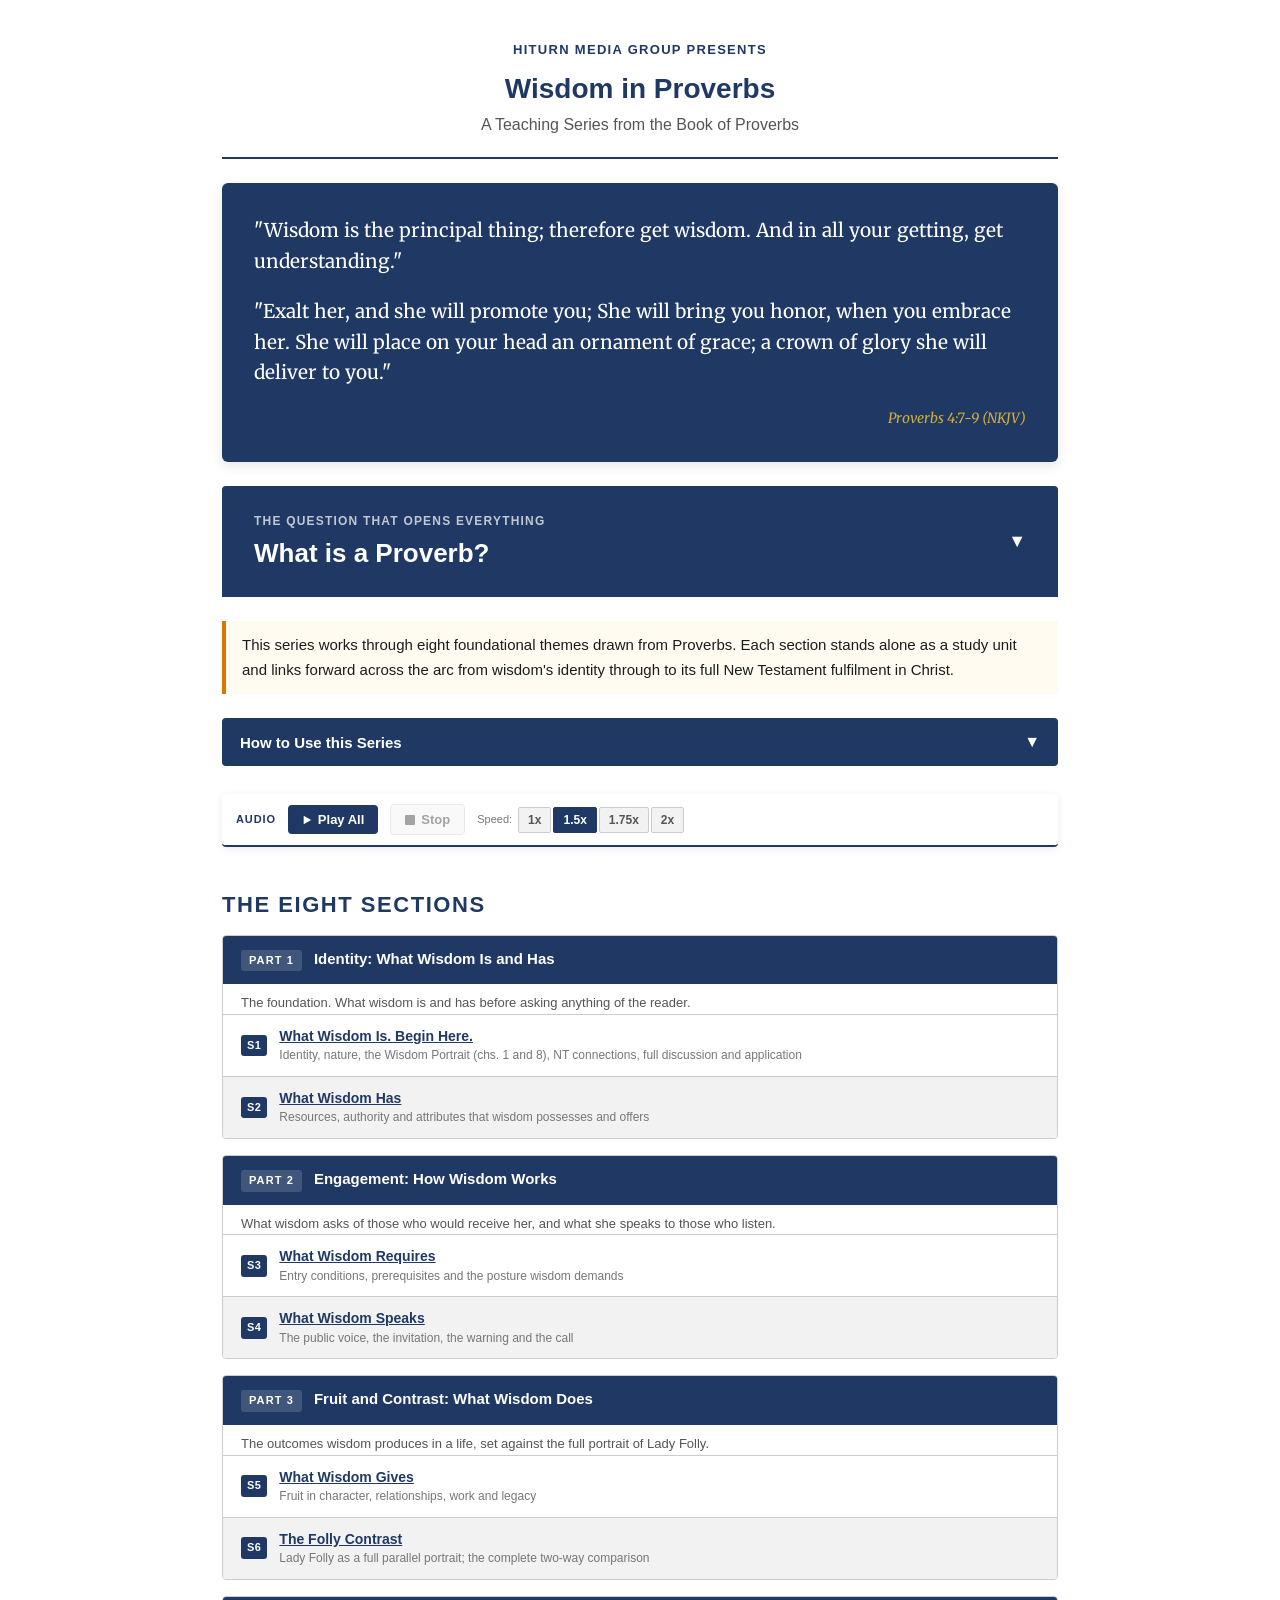
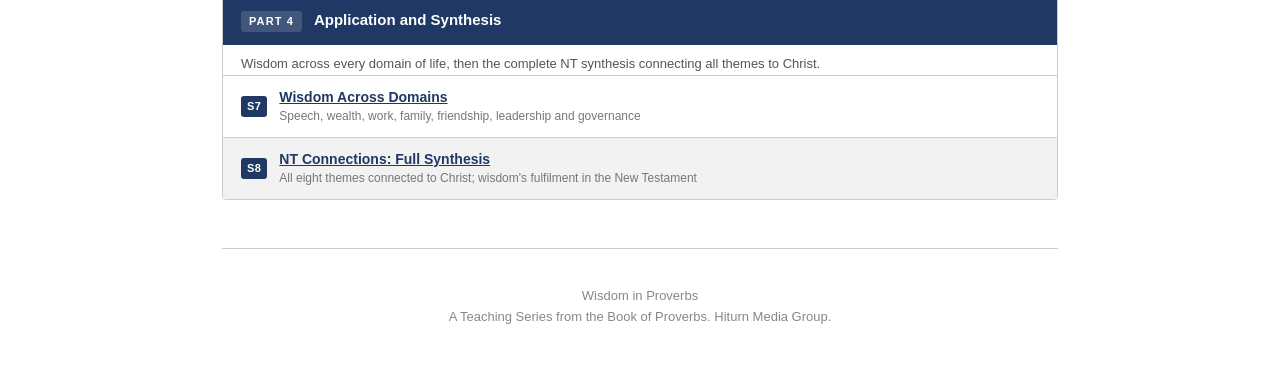
==== index.html @ b04fcb85 "Update key-verse callout typography to Merriweather. Load Merriweather for verse and citation text a" ====
<!DOCTYPE html>
<html lang="en">
<head>
<meta charset="UTF-8">
<meta name="viewport" content="width=device-width, initial-scale=1.0">
<link rel="icon" type="image/svg+xml" href="favicon.svg">
<link rel="preconnect" href="https://fonts.googleapis.com">
<link rel="preconnect" href="https://fonts.gstatic.com" crossorigin>
<link href="https://fonts.googleapis.com/css2?family=Merriweather:ital,wght@0,400;0,700;1,400&display=swap" rel="stylesheet">
<title>Wisdom in Proverbs — A Teaching Series</title>
<style>
  *, *::before, *::after { box-sizing: border-box; }

  /* Mobile-first base */
  body {
    margin: 0;
    padding: 0 16px;
    font-family: Arial, Helvetica, sans-serif;
    font-size: 15px;
    line-height: 1.6;
    font-weight: 400;
    color: #1c1c1e;
    background: #ffffff;
  }
  @media (min-width: 640px) { body { padding: 0 32px; } }
  @media (min-width: 900px) { body { max-width: 900px; margin: 0 auto; } }

  /* Title block */
  .title-block { text-align: center; padding: 40px 0 0; }
  .series-label { font-size: 13px; font-weight: 700; letter-spacing: 0.1em; color: #1F3864; text-transform: uppercase; margin: 0 0 10px; }
  h1 { font-size: 28px; font-weight: 700; color: #1F3864; margin: 0 0 6px; line-height: 1.25; }
  .part-label { font-size: 16px; font-weight: 400; color: #555; margin: 0 0 20px; }
  .title-rule { border: none; border-top: 2px solid #1F3864; margin: 0 auto; width: 100%; }
  h2 { font-size: 22px; font-weight: 700; color: #1F3864; text-transform: uppercase; letter-spacing: 0.07em; margin-top: 40px; margin-bottom: 12px; }
  h4 { font-size: 16px; font-weight: 700; color: #1c1c1e; margin-top: 20px; margin-bottom: 8px; }
  p { margin-bottom: 16px; }
  a { color: #1F3864; text-decoration: underline; }
  a:hover, a:focus { color: #2c54a0; outline: 2px solid #2c54a0; outline-offset: 2px; }

  /* Key verse block */
  .key-verse {
    padding: 32px;
    margin: 24px 0 24px;
    background: #1F3864;
    border: none;
    border-radius: 6px;
    box-shadow: 0 4px 12px rgba(0, 0, 0, 0.1);
  }
  .kv-text {
    font-family: 'Merriweather', Georgia, serif;
    font-size: 19px;
    line-height: 1.6;
    font-style: normal;
    color: #ffffff;
    margin: 0;
    text-align: left;
  }
  .kv-text + .kv-text {
    margin-top: 20px;
  }
  .kv-ref {
    font-family: 'Merriweather', Georgia, serif;
    font-size: 14px;
    font-weight: 400;
    font-style: italic;
    color: #d4af37;
    text-align: right;
    margin: 20px 0 0;
  }

  /* Proverb feature block */
  .proverb-feature { margin: 0; }
  .pf-question-block {
    background: #1F3864;
    color: #ffffff;
    border-radius: 4px 4px 0 0;
    padding: 24px 20px;
    text-align: center;
  }
  @media (min-width: 640px) { .pf-question-block { padding: 28px 32px; } }
  .pf-label { font-size: 12px; font-weight: 700; letter-spacing: 0.1em; text-transform: uppercase; opacity: 0.72; margin-bottom: 10px; }
  .pf-question { font-size: 24px; font-weight: 700; margin: 0; line-height: 1.2; }
  @media (min-width: 640px) { .pf-question { font-size: 26px; } }
  .pf-definition {
    border: 1px solid #cccccc;
    border-top: none;
    border-radius: 0 0 4px 4px;
    padding: 18px 20px;
    background: #f7f9fc;
    margin-bottom: 0;
  }
  @media (min-width: 640px) { .pf-definition { padding: 20px 24px; } }
  .pf-definition p { font-size: 15px; line-height: 1.75; color: #1c1c1e; font-style: italic; margin: 0 0 10px; }
  .pf-definition cite { font-size: 13px; color: #1F3864; font-weight: 700; font-style: normal; }

  /* Bridge note */
  .bridge-note { border-left: 4px solid #d97706; background: #fffbf0; padding: 12px 16px; margin: 24px 0; }
  .bridge-note p { margin: 0; font-size: 15px; line-height: 1.65; }

  /* Accordion */
  .accordion-btn {
    display: flex;
    align-items: center;
    justify-content: space-between;
    width: 100%;
    background: #1F3864;
    color: #ffffff;
    border: none;
    padding: 14px 18px;
    font-size: 15px;
    font-weight: 700;
    font-family: Arial, Helvetica, sans-serif;
    cursor: pointer;
    border-radius: 4px;
    text-align: left;
    margin-top: 8px;
    transition: background 0.15s;
    min-height: 48px;
  }
  .accordion-btn:hover { background: #2c54a0; }
  .accordion-btn:focus { outline: 2px solid #2c54a0; outline-offset: 2px; }
  .accordion-icon { font-size: 16px; transition: transform 0.25s ease; flex-shrink: 0; margin-left: 12px; }
  .accordion-btn[aria-expanded="true"] .accordion-icon { transform: rotate(180deg); }
  .accordion-body {
    display: none;
    border: 1px solid #cccccc;
    border-top: none;
    border-radius: 0 0 4px 4px;
    padding: 18px 16px 16px;
    background: #f2f2f2;
    margin-bottom: 28px;
  }
  @media (min-width: 640px) { .accordion-body { padding: 20px 20px 16px; } }
  .accordion-body.open { display: block; }
  .accordion-body p { font-size: 14px; margin-bottom: 14px; }
  .accordion-body ul { margin: 6px 0 16px; padding-left: 20px; }
  .accordion-body ul li { margin-bottom: 8px; font-size: 14px; line-height: 1.55; }

  /* Scripture block inside accordion */
  .scripture-block-acc {
    background: #ffffff;
    border-left: 3px solid #1F3864;
    padding: 14px 16px;
    margin: 0 0 16px;
    border-radius: 0 4px 4px 0;
  }
  .sba-text {
    font-size: 14px;
    line-height: 1.85;
    font-style: italic;
    color: #1c1c1e;
    margin: 0 0 8px;
  }
  .sba-ref {
    font-size: 12px;
    font-weight: 700;
    color: #1F3864;
    margin: 0;
    font-style: normal;
  }

  /* Inner callout */
  .acc-inner-callout { border-left: 4px solid #1F3864; background: #ffffff; padding: 10px 14px; margin: 14px 0; }
  .acc-inner-callout-label { font-size: 11px; font-weight: 700; letter-spacing: 0.08em; text-transform: uppercase; color: #1F3864; margin-bottom: 4px; }
  .acc-inner-callout p { margin: 0; font-size: 13px; }

  /* Attribution */
  .attribution-note { font-size: 13px; color: #555; border-top: 1px solid #cccccc; padding-top: 12px; margin-top: 12px; font-style: italic; }
  .who-not { font-size: 14px; margin-bottom: 0; }

  /* Group cards */
  .group-card { border: 1px solid #cccccc; border-radius: 4px; margin-bottom: 16px; overflow: hidden; }
  .group-header { background: #1F3864; color: #ffffff; padding: 12px 16px; display: flex; align-items: baseline; gap: 10px; flex-wrap: wrap; }
  @media (min-width: 640px) { .group-header { padding: 13px 18px; gap: 12px; } }
  .group-tag { font-size: 11px; font-weight: 700; letter-spacing: 0.1em; text-transform: uppercase; background: rgba(255,255,255,0.15); padding: 2px 8px; border-radius: 3px; white-space: nowrap; flex-shrink: 0; }
  .group-title-text { font-size: 15px; font-weight: 700; line-height: 1.3; }
  .group-descriptor { font-size: 13px; color: #555; padding: 9px 16px 0; margin: 0; }
  @media (min-width: 640px) { .group-descriptor { padding: 9px 18px 0; } }

  /* Section list */
  .section-list { list-style: none; margin: 0; padding: 0; }
  .section-item {
    display: flex;
    align-items: center;
    gap: 10px;
    padding: 11px 16px;
    border-top: 1px solid #cccccc;
    transition: background 0.15s;
    min-height: 48px;
  }
  @media (min-width: 640px) { .section-item { gap: 12px; padding: 12px 18px; } }
  .section-item:nth-child(odd)  { background: #ffffff; }
  .section-item:nth-child(even) { background: #f2f2f2; }
  .section-item:hover { background: #e8eef8; }
  .section-num { font-size: 11px; font-weight: 700; color: #ffffff; background: #1F3864; border-radius: 3px; padding: 2px 6px; flex-shrink: 0; letter-spacing: 0.04em; }
  .section-item-body { flex: 1; min-width: 0; }
  .section-link { color: #1F3864; font-weight: 700; text-decoration: underline; font-size: 14px; display: block; line-height: 1.3; }
  .section-link:hover, .section-link:focus { color: #2c54a0; }
  .section-plain { color: #999; font-weight: 700; font-size: 14px; display: block; line-height: 1.3; }
  .section-desc { font-size: 12px; color: #777; display: block; margin-top: 2px; line-height: 1.4; }
  .status-badge { font-size: 11px; font-weight: 700; padding: 3px 8px; border-radius: 3px; letter-spacing: 0.04em; white-space: nowrap; flex-shrink: 0; }
  .status-available { background: #d9ead3; color: #276221; }
  .status-coming { background: #f2f2f2; color: #999; border: 1px solid #dddddd; }

  /* Footer */
  .page-footer { font-size: 13px; color: #888; text-align: center; border-top: 1px solid #cccccc; padding: 24px 0 40px; margin-top: 48px; }

  /* Print */
  @media print {
    .accordion-body { display: block !important; }
    .accordion-btn, .pf-question-block, .group-header { -webkit-print-color-adjust: exact; print-color-adjust: exact; }
    .key-verse { -webkit-print-color-adjust: exact; print-color-adjust: exact; }
  }
    #pf-toggle[aria-expanded="true"] #pf-chevron { transform: rotate(180deg); }

  /* -- AUDIO PANEL (INDEX) -- */
  .audio-panel { background: #ffffff; border-bottom: 2px solid #1F3864; padding: 10px 14px;
    margin: 0 0 18px; box-shadow: 0 2px 8px rgba(0,0,0,0.08); border-radius: 4px; }
  .audio-inner { display: flex; flex-wrap: wrap; align-items: center; gap: 8px 12px; }
  .audio-label { font-size: 11px; font-weight: 700; color: #1F3864; text-transform: uppercase;
    letter-spacing: 0.08em; flex-shrink: 0; }
  .audio-btn { display: inline-flex; align-items: center; gap: 6px; font-family: Arial, Helvetica, sans-serif;
    font-size: 13px; font-weight: 700; padding: 7px 14px; border-radius: 4px; border: none; cursor: pointer;
    transition: background 0.15s; }
  .audio-btn:focus { outline: 2px solid #d97706; outline-offset: 2px; }
  .btn-play-all { background: #1F3864; color: #ffffff; }
  .btn-play-all:hover { background: #2c54a0; }
  .btn-play-all.paused { background: #d97706; }
  .btn-stop { background: #f2f2f2; color: #1c1c1e; border: 1px solid #cccccc; }
  .btn-stop:hover:not(:disabled) { background: #e0e0e0; }
  .btn-stop:disabled { opacity: 0.4; cursor: default; }
  .audio-speed-group { display: flex; gap: 2px; align-items: center; }
  .audio-speed-label { font-size: 11px; color: #777; margin-right: 4px; }
  .audio-speed-btn { font-family: Arial, Helvetica, sans-serif; font-size: 12px; font-weight: 700;
    padding: 5px 9px; border: 1px solid #cccccc; background: #f2f2f2; color: #555;
    cursor: pointer; border-radius: 2px; transition: background 0.1s; }
  .audio-speed-btn:hover { background: #e0e0e0; }
  .audio-speed-btn.active { background: #1F3864; color: #ffffff; border-color: #1F3864; }
  .audio-speed-btn:focus { outline: 2px solid #d97706; outline-offset: 1px; }
  .audio-progress { font-size: 12px; color: #888; margin-left: auto; white-space: nowrap; }

  /* -- PER-SECTION LISTEN BUTTON -- */
  .sec-listen-btn { display: inline-flex; align-items: center; gap: 5px;
    background: #1F3864; color: #ffffff; border: none;
    border-radius: 3px; padding: 5px 10px; font-family: Arial, Helvetica, sans-serif;
    font-size: 11px; font-weight: 700; cursor: pointer; white-space: nowrap;
    flex-shrink: 0; transition: background 0.15s; min-height: 32px; }
  .sec-listen-btn:hover { background: #2c54a0; }
  .sec-listen-btn.btn-active { background: #d97706; }
  .sec-listen-btn:focus { outline: 2px solid #d97706; outline-offset: 2px; }
  .section-item.sec-playing { background: #e8eef8; }

  @media print { .audio-panel { display: none; } .sec-listen-btn { display: none; } }
</style>
</head>
<body>

<!-- TITLE BLOCK -->
<div class="title-block">
  <p class="series-label">Hiturn Media Group Presents</p>
  <h1>Wisdom in Proverbs</h1>
  <p class="part-label">A Teaching Series from the Book of Proverbs</p>
</div>
<hr class="title-rule">

<!-- KEY VERSE BLOCK -->
<blockquote class="key-verse" cite="Proverbs 4:7-9">
  <p class="kv-text">"Wisdom is the principal thing; therefore get wisdom. And in all your getting, get understanding."</p>
  <p class="kv-text">"Exalt her, and she will promote you; She will bring you honor, when you embrace her. She will place on your head an ornament of grace; a crown of glory she will deliver to you."</p>
  <footer class="kv-ref">Proverbs 4:7-9 (NKJV)</footer>
</blockquote>

<!-- WHAT IS A PROVERB -->
<div class="proverb-feature" style="margin-top:24px;">
  <button class="pf-question-block" id="pf-toggle" aria-expanded="false" aria-controls="pf-body" style="width:100%;text-align:left;cursor:pointer;border:none;font-family:Arial,Helvetica,sans-serif;border-radius:4px 4px 0 0;">
    <div style="display:flex;justify-content:space-between;align-items:center;">
      <div>
        <div class="pf-label">The Question That Opens Everything</div>
        <p class="pf-question" style="margin:0;">What is a Proverb?</p>
      </div>
      <span id="pf-chevron" style="font-size:18px;color:#ffffff;padding-left:12px;flex-shrink:0;transition:transform 0.25s ease;display:inline-block;">▼</span>
    </div>
  </button>
  <div class="pf-definition" id="pf-body" style="display:none;">
    <p>"A proverb is 'a short pithy saying in frequent and widespread use that expresses a basic truth or practical precept' (American Heritage Dictionary). It is a pithy saying with much more meaning than meets the eye. These proverbs are unchangeable truths that transcend time and culture and should be used by all of us today as benchmarks for conduct and beliefs."</p>
    <cite>Andrew Wommack's Living Commentary</cite>
  </div>
</div>

<!-- BRIDGE NOTE -->
<div class="bridge-note" style="margin-top:24px;">
  <p>This series works through eight foundational themes drawn from Proverbs. Each section stands alone as a study unit and links forward across the arc from wisdom's identity through to its full New Testament fulfilment in Christ.</p>
</div>

<!-- HOW TO USE ACCORDION -->
<button class="accordion-btn" aria-expanded="false" aria-controls="about-body" id="about-btn">
  <span>How to Use this Series</span>
  <span class="accordion-icon" aria-hidden="true">▼</span>
</button>
<div class="accordion-body" id="about-body" role="region" aria-labelledby="about-btn">

  <h4 style="margin-top:0; color:#1F3864;">The Book's Own Statement of Purpose</h4>
  <div class="scripture-block-acc">
    <p class="sba-text">
      <sup>1</sup> The proverbs of Solomon the son of David, king of Israel:<br>
      <sup>2</sup> To know wisdom and instruction,<br>
      to perceive the words of understanding,<br>
      <sup>3</sup> to receive the instruction of wisdom,<br>
      justice, judgment, and equity;<br>
      <sup>4</sup> to give prudence to the simple,<br>
      to the young man knowledge and discretion.
    </p>
    <p class="sba-ref">Proverbs 1:1-4 (NKJV)</p>
  </div>

  <h4 style="color:#1F3864;">About Solomon</h4>
  <p>Solomon wrote not only Proverbs but also Ecclesiastes and the Song of Solomon. First Kings 4:32 tells us he wrote 3,000 proverbs in total, far more than the 800-plus recorded in this book. Proverbs 1-29 represent all the Solomonic proverbs we have in existence today. Proverbs 30-31 were added when Hezekiah's men copied out Solomon's proverbs (Proverbs 25:1), incorporating the words of Agur son of Jakeh and King Lemuel.</p>
  <p>Solomon was the wisest man who ever lived, and it was by divine inspiration that he received this wisdom (1 Kings 3:12; 4:29-34; 2 Chronicles 1:11-12). That divine origin is not a footnote; it is the reason these sayings carry authority that no human collection can replicate.</p>

  <div class="acc-inner-callout">
    <div class="acc-inner-callout-label">Translation</div>
    <p>All scriptures throughout this series are quoted from the New King James Version (NKJV). Each section includes a Scripture Reader with all referenced verses written in full and a Read Aloud feature.</p>
  </div>

  <h4 style="color:#1F3864;">How the Series Arc Works</h4>
  <p>The eight sections build in sequence: from the identity and nature of wisdom (Sections 1 and 2) through how wisdom is engaged and what she says (Sections 3 and 4), to what she produces and her contrast with Folly (Sections 5 and 6), her application across every domain of life (Section 7) and the complete New Testament synthesis showing wisdom's fulfilment in Christ (Section 8). Each section can be studied independently, but the arc rewards reading in sequence.</p>

  <h4 style="color:#1F3864;">What Each Section Contains</h4>
  <ul>
    <li><strong>Opening Question:</strong> Answer before reading anything else. Surfaces what you already think before the text defines it.</li>
    <li><strong>Five Things to Know First:</strong> Doctrinal anchors before engaging the detail.</li>
    <li><strong>Content sections:</strong> Tables with verse snippets, Folly contrasts and teaching notes. Responsive on mobile.</li>
    <li><strong>NT Connections:</strong> How this section's themes reach forward into the New Testament.</li>
    <li><strong>Key Discovery Questions:</strong> Individual preparation. Work through these before the group session.</li>
    <li><strong>Group Discussion Questions:</strong> Open conversation designed for any level of experience.</li>
    <li><strong>Application:</strong> Specific, named ways to live out what the section teaches.</li>
    <li><strong>Scripture Reader:</strong> All referenced verses written in full with verse-by-verse Read Aloud.</li>
  </ul>

  <div class="attribution-note">This series is an original teaching reference developed by Hiturn Media Group. It draws from selected themes in Proverbs and is not a verse-by-verse survey of the book. The proverb definition is drawn from Andrew Wommack's Living Commentary, used here for teaching purposes. All scripture NKJV.</div>

  <hr style="border:none; border-top:1px solid #cccccc; margin:20px 0 16px;">
  <h4 style="margin-top:0; color:#1F3864;">Who this Series is Not For</h4>
  <p class="who-not">This series is not a verse-by-verse commentary and is not designed for those seeking critical engagement with the Hebrew text or the history of biblical scholarship. It is a structured teaching and study resource, pastoral in approach and practical in application. Those seeking scholarly depth should treat each section as a starting point and pursue further study from there.</p>
  <p style="font-size:13px; color:#555; margin-top:14px; margin-bottom:0;">For further details please contact <a href="mailto:david@hiturnmedia.com">david@hiturnmedia.com</a></p>

  <div style="display:flex; justify-content:flex-end; margin-top:18px; padding-top:12px; border-top:1px solid #cccccc;">
    <button id="about-collapse-btn" style="background:#f2f2f2; border:1px solid #cccccc; color:#555; padding:5px 14px; border-radius:4px; font-size:12px; font-weight:700; cursor:pointer; font-family:Arial,Helvetica,sans-serif; min-height:32px;">&#9650; Minimise</button>
  </div>

</div>

<!-- AUDIO PANEL -->
<div class="audio-panel" role="region" aria-label="Audio controls" style="margin-top:28px;">
  <audio id="wip-media-anchor" playsinline loop preload="none" hidden aria-hidden="true"></audio>
  <div class="audio-inner">
    <span class="audio-label">Audio</span>
    <button class="audio-btn btn-play-all" id="btn-play-all" aria-label="Play all sections">
      <svg width="10" height="12" viewBox="0 0 12 12" fill="currentColor" aria-hidden="true"><polygon points="2,1 11,6 2,11"/></svg>
      Play All
    </button>
    <button class="audio-btn btn-stop" id="btn-stop" aria-label="Stop playback" disabled>
      <svg width="10" height="10" viewBox="0 0 10 10" fill="currentColor" aria-hidden="true"><rect width="10" height="10" rx="1"/></svg>
      Stop
    </button>
    <div class="audio-speed-group" aria-label="Playback speed">
      <span class="audio-speed-label">Speed:</span>
      <button class="audio-speed-btn" data-rate="1" aria-label="Normal speed">1x</button>
      <button class="audio-speed-btn active" data-rate="1.5" aria-label="1.5x speed">1.5x</button>
      <button class="audio-speed-btn" data-rate="1.75" aria-label="1.75x speed">1.75x</button>
      <button class="audio-speed-btn" data-rate="2" aria-label="2x speed">2x</button>
    </div>
    <span class="audio-progress" id="audio-progress" aria-live="polite"></span>
  </div>
</div>

<!-- THE EIGHT SECTIONS -->
<h2>The Eight Sections</h2>

<!-- PART 1 -->
<div class="group-card">
  <div class="group-header">
    <span class="group-tag">Part 1</span>
    <span class="group-title-text">Identity: What Wisdom Is and Has</span>
  </div>
  <p class="group-descriptor">The foundation. What wisdom is and has before asking anything of the reader.</p>
  <ul class="section-list">
    <li class="section-item">
      <span class="section-num">S1</span>
      <div class="section-item-body">
        <a class="section-link" href="wisdom-proverbs-s1-what-wisdom-is.html">What Wisdom Is. Begin Here.</a>
        <span class="section-desc">Identity, nature, the Wisdom Portrait (chs. 1 and 8), NT connections, full discussion and application</span>
      </div>
    </li>
    <li class="section-item">
      <span class="section-num">S2</span>
      <div class="section-item-body">
        <a class="section-link" href="wisdom-proverbs-s2-what-wisdom-has.html">What Wisdom Has</a>
        <span class="section-desc">Resources, authority and attributes that wisdom possesses and offers</span>
      </div>
    </li>
  </ul>
</div>

<!-- PART 2 -->
<div class="group-card">
  <div class="group-header">
    <span class="group-tag">Part 2</span>
    <span class="group-title-text">Engagement: How Wisdom Works</span>
  </div>
  <p class="group-descriptor">What wisdom asks of those who would receive her, and what she speaks to those who listen.</p>
  <ul class="section-list">
    <li class="section-item">
      <span class="section-num">S3</span>
      <div class="section-item-body">
        <a class="section-link" href="wisdom-proverbs-s3-what-wisdom-requires.html">What Wisdom Requires</a>
        <span class="section-desc">Entry conditions, prerequisites and the posture wisdom demands</span>
      </div>
    </li>
    <li class="section-item">
      <span class="section-num">S4</span>
      <div class="section-item-body">
        <a class="section-link" href="wisdom-proverbs-s4-what-wisdom-speaks.html">What Wisdom Speaks</a>
        <span class="section-desc">The public voice, the invitation, the warning and the call</span>
      </div>
    </li>
  </ul>
</div>

<!-- PART 3 -->
<div class="group-card">
  <div class="group-header">
    <span class="group-tag">Part 3</span>
    <span class="group-title-text">Fruit and Contrast: What Wisdom Does</span>
  </div>
  <p class="group-descriptor">The outcomes wisdom produces in a life, set against the full portrait of Lady Folly.</p>
  <ul class="section-list">
    <li class="section-item">
      <span class="section-num">S5</span>
      <div class="section-item-body">
        <a class="section-link" href="wisdom-proverbs-s5-what-wisdom-gives.html">What Wisdom Gives</a>
        <span class="section-desc">Fruit in character, relationships, work and legacy</span>
      </div>
    </li>
    <li class="section-item">
      <span class="section-num">S6</span>
      <div class="section-item-body">
        <a class="section-link" href="wisdom-proverbs-s6-folly-contrast.html">The Folly Contrast</a>
        <span class="section-desc">Lady Folly as a full parallel portrait; the complete two-way comparison</span>
      </div>
    </li>
  </ul>
</div>

<!-- PART 4 -->
<div class="group-card">
  <div class="group-header">
    <span class="group-tag">Part 4</span>
    <span class="group-title-text">Application and Synthesis</span>
  </div>
  <p class="group-descriptor">Wisdom across every domain of life, then the complete NT synthesis connecting all themes to Christ.</p>
  <ul class="section-list">
    <li class="section-item">
      <span class="section-num">S7</span>
      <div class="section-item-body">
        <a class="section-link" href="wisdom-proverbs-s7-across-domains.html">Wisdom Across Domains</a>
        <span class="section-desc">Speech, wealth, work, family, friendship, leadership and governance</span>
      </div>
    </li>
    <li class="section-item">
      <span class="section-num">S8</span>
      <div class="section-item-body">
        <a class="section-link" href="wisdom-proverbs-s8-nt-connections.html">NT Connections: Full Synthesis</a>
        <span class="section-desc">All eight themes connected to Christ; wisdom's fulfilment in the New Testament</span>
      </div>
    </li>
  </ul>
</div>

<!-- FOOTER -->
<div class="page-footer">
  <p>Wisdom in Proverbs<br>A Teaching Series from the Book of Proverbs. Hiturn Media Group.</p>
</div>

<script>
  document.addEventListener('DOMContentLoaded', function () {
    var btn  = document.getElementById('about-btn');
    var body = document.getElementById('about-body');
    btn.addEventListener('click', function () {
      var expanded = btn.getAttribute('aria-expanded') === 'true';
      btn.setAttribute('aria-expanded', String(!expanded));
      body.classList.toggle('open', !expanded);
    });
    var collapseBtn = document.getElementById('about-collapse-btn');
    if (collapseBtn) {
      collapseBtn.addEventListener('click', function () {
        body.classList.remove('open');
        btn.setAttribute('aria-expanded', 'false');
        setTimeout(function () { btn.scrollIntoView({ behavior: 'smooth', block: 'start' }); }, 50);
      });
    }
    /* What is a Proverb? toggle */
    var pfToggle=document.getElementById('pf-toggle');
    var pfBody=document.getElementById('pf-body');
    var pfChevron=document.getElementById('pf-chevron');
    if(pfToggle&&pfBody){
      pfToggle.addEventListener('click',function(){
        var open=pfBody.style.display!=='none';
        pfBody.style.display=open?'none':'block';
        pfToggle.setAttribute('aria-expanded',String(!open));
      });
    }
  });

</script>
<script src="wip-media-session.js"></script>
<script>
  /* -- AUDIO: Index page Play All + per-section Listen -- */
  (function(){
    var synth = window.speechSynthesis;
    if (!synth) return;

    var SERIES_INTRO = 'Welcome to Wisdom in Proverbs, a teaching series from the Book of Proverbs, produced by Hiturn Media Group. This series works through eight foundational themes drawn from Proverbs. Each section stands alone as a study unit and links forward across the arc from wisdom's identity through to its full New Testament fulfilment in Christ.';

    var SECTIONS = [
      { title: 'Series Introduction', text: SERIES_INTRO, item: null },
      { title: 'Section 1: What Wisdom Is', text: 'Section 1: What Wisdom Is. Begin Here. Identity, nature, the Wisdom Portrait from Proverbs chapters 1 and 8, New Testament connections, full discussion and application.', item: null },
      { title: 'Section 2: What Wisdom Has', text: 'Section 2: What Wisdom Has. Resources, authority and attributes that wisdom possesses and offers.', item: null },
      { title: 'Section 3: What Wisdom Requires', text: 'Section 3: What Wisdom Requires. Entry conditions, prerequisites and the posture wisdom demands.', item: null },
      { title: 'Section 4: What Wisdom Speaks', text: 'Section 4: What Wisdom Speaks. The public voice, the invitation, the warning and the call.', item: null },
      { title: 'Section 5: What Wisdom Gives', text: 'Section 5: What Wisdom Gives. Fruit in character, relationships, work and legacy.', item: null },
      { title: 'Section 6: The Folly Contrast', text: 'Section 6: The Folly Contrast. Lady Folly as a full parallel portrait; the complete two-way comparison.', item: null },
      { title: 'Section 7: Wisdom Across Domains', text: 'Section 7: Wisdom Across Domains. Speech, wealth, work, family, friendship, leadership and governance.', item: null },
      { title: 'Section 8: NT Connections', text: 'Section 8: NT Connections: Full Synthesis. All eight themes connected to Christ; wisdom's fulfilment in the New Testament.', item: null }
    ];

    var currentRate = 1.5;
    var currentSec = null;
    var playAllActive = false;
    var playAllIndex = 0;
    var isPaused = false;

    var I_PLAY  = '<svg width="10" height="12" viewBox="0 0 12 12" fill="currentColor" aria-hidden="true"><polygon points="2,1 11,6 2,11"/></svg>';
    var I_PAUSE = '<svg width="12" height="12" viewBox="0 0 12 12" fill="currentColor" aria-hidden="true"><rect x="1" y="1" width="4" height="10" rx="0.5"/><rect x="7" y="1" width="4" height="10" rx="0.5"/></svg>';

    var playAllBtn = document.getElementById('btn-play-all');
    var stopBtn    = document.getElementById('btn-stop');
    var progressEl = document.getElementById('audio-progress');
    var mediaSessionUI = { sync: function() {} };

    // Wire up section items to SECTIONS[1..8]
    function linkItems() {
      var items = document.querySelectorAll('.section-item');
      items.forEach(function(item, i) {
        if (SECTIONS[i + 1]) SECTIONS[i + 1].item = item;
      });
    }

    function updateAllUI() {
      var isActive = !!currentSec;
      if (stopBtn) stopBtn.disabled = !isActive;

      if (playAllBtn) {
        if (!isActive) {
          playAllBtn.innerHTML = I_PLAY + ' Play All';
          playAllBtn.classList.remove('paused');
          playAllBtn.setAttribute('aria-label', 'Play all sections');
        } else if (playAllActive && !isPaused) {
          playAllBtn.innerHTML = I_PAUSE + ' Pause';
          playAllBtn.classList.remove('paused');
          playAllBtn.setAttribute('aria-label', 'Pause');
        } else if (playAllActive && isPaused) {
          playAllBtn.innerHTML = I_PLAY + ' Resume';
          playAllBtn.classList.add('paused');
          playAllBtn.setAttribute('aria-label', 'Resume');
        } else {
          playAllBtn.innerHTML = I_PLAY + ' Play All';
          playAllBtn.classList.remove('paused');
          playAllBtn.setAttribute('aria-label', 'Play all sections');
        }
      }

      if (progressEl) {
        if (!isActive) { progressEl.textContent = ''; }
        else {
          var idx = SECTIONS.indexOf(currentSec);
          var base = playAllActive ? (idx + 1) + ' of ' + SECTIONS.length : currentSec.title;
          progressEl.textContent = isPaused ? 'Paused: ' + base : 'Playing: ' + base;
        }
      }

      SECTIONS.forEach(function(sec) {
        if (!sec.listenBtn) return;
        if (currentSec === sec) {
          sec.listenBtn.innerHTML = isPaused ? (I_PLAY + ' Resume') : (I_PAUSE + ' Pause');
          sec.listenBtn.classList.add('btn-active');
          if (sec.item) sec.item.classList.add('sec-playing');
        } else {
          sec.listenBtn.innerHTML = I_PLAY + ' Listen';
          sec.listenBtn.classList.remove('btn-active');
          if (sec.item) sec.item.classList.remove('sec-playing');
        }
      });
      mediaSessionUI.sync();
    }

    function speakText(text, onEnd) {
      synth.cancel();
      isPaused = false;
      var u = new SpeechSynthesisUtterance(text);
      u.lang = 'en-GB';
      u.rate = currentRate;
      u.onend = function() { if (onEnd) onEnd(); };
      u.onerror = function(e) { if (e.error !== 'interrupted' && onEnd) onEnd(); };
      synth.speak(u);
    }

    function pauseResume() {
      if (!currentSec) return;
      if (isPaused) { synth.resume(); isPaused = false; }
      else { synth.pause(); isPaused = true; }
      updateAllUI();
    }

    function stopAll() {
      synth.cancel();
      playAllActive = false;
      isPaused = false;
      currentSec = null;
      playAllIndex = 0;
      updateAllUI();
    }

    if (window.WipMediaSession) {
      mediaSessionUI = WipMediaSession.bind({
        isActive: function() { return !!currentSec; },
        isPaused: function() { return isPaused; },
        getMetadata: function() {
          if (!currentSec) return null;
          return { title: currentSec.title, artist: 'Hiturn Media Group', album: 'Wisdom in Proverbs — Series Index' };
        },
        onPlay: function() { if (currentSec && isPaused) pauseResume(); },
        onPause: function() { if (currentSec && !isPaused) pauseResume(); },
        onStop: function() { stopAll(); }
      });
    }

    function playSection(sec, onDone) {
      currentSec = sec;
      if (sec.item) {
        setTimeout(function() { sec.item.scrollIntoView({ behavior: 'smooth', block: 'nearest' }); }, 80);
      }
      updateAllUI();
      speakText(sec.text, function() {
        if (!playAllActive) { currentSec = null; updateAllUI(); }
        if (onDone) onDone();
      });
    }

    function playNext() {
      if (!playAllActive || playAllIndex >= SECTIONS.length) { stopAll(); return; }
      var sec = SECTIONS[playAllIndex];
      playAllIndex++;
      playSection(sec, function() {
        if (playAllActive && !isPaused) setTimeout(playNext, 600);
      });
    }

    function injectListenButtons() {
      SECTIONS.slice(1).forEach(function(sec) {
        if (!sec.item) return;
        var listenBtn = document.createElement('button');
        listenBtn.className = 'sec-listen-btn';
        listenBtn.setAttribute('aria-label', 'Listen to ' + sec.title);
        listenBtn.innerHTML = I_PLAY + ' Listen';
        sec.listenBtn = listenBtn;
        sec.item.appendChild(listenBtn);
        (function(s) {
          listenBtn.addEventListener('click', function() {
            if (currentSec === s) { pauseResume(); }
            else {
              stopAll();
              setTimeout(function() {
                playSection(s, function() { currentSec = null; updateAllUI(); });
              }, 60);
            }
          });
        })(sec);
      });
    }

    if (playAllBtn) {
      playAllBtn.addEventListener('click', function() {
        if (playAllActive && !isPaused) {
          pauseResume();
        } else if (playAllActive && isPaused) {
          pauseResume();
        } else {
          stopAll();
          setTimeout(function() { playAllActive = true; playAllIndex = 0; playNext(); }, 60);
        }
      });
    }

    if (stopBtn) {
      stopBtn.addEventListener('click', function() { stopAll(); });
    }

    document.querySelectorAll('.audio-speed-btn').forEach(function(btn) {
      btn.addEventListener('click', function() {
        document.querySelectorAll('.audio-speed-btn').forEach(function(b) { b.classList.remove('active'); });
        btn.classList.add('active');
        currentRate = parseFloat(btn.dataset.rate);
      });
    });

    linkItems();
    injectListenButtons();
    updateAllUI();
  })();

</script>
</body>    
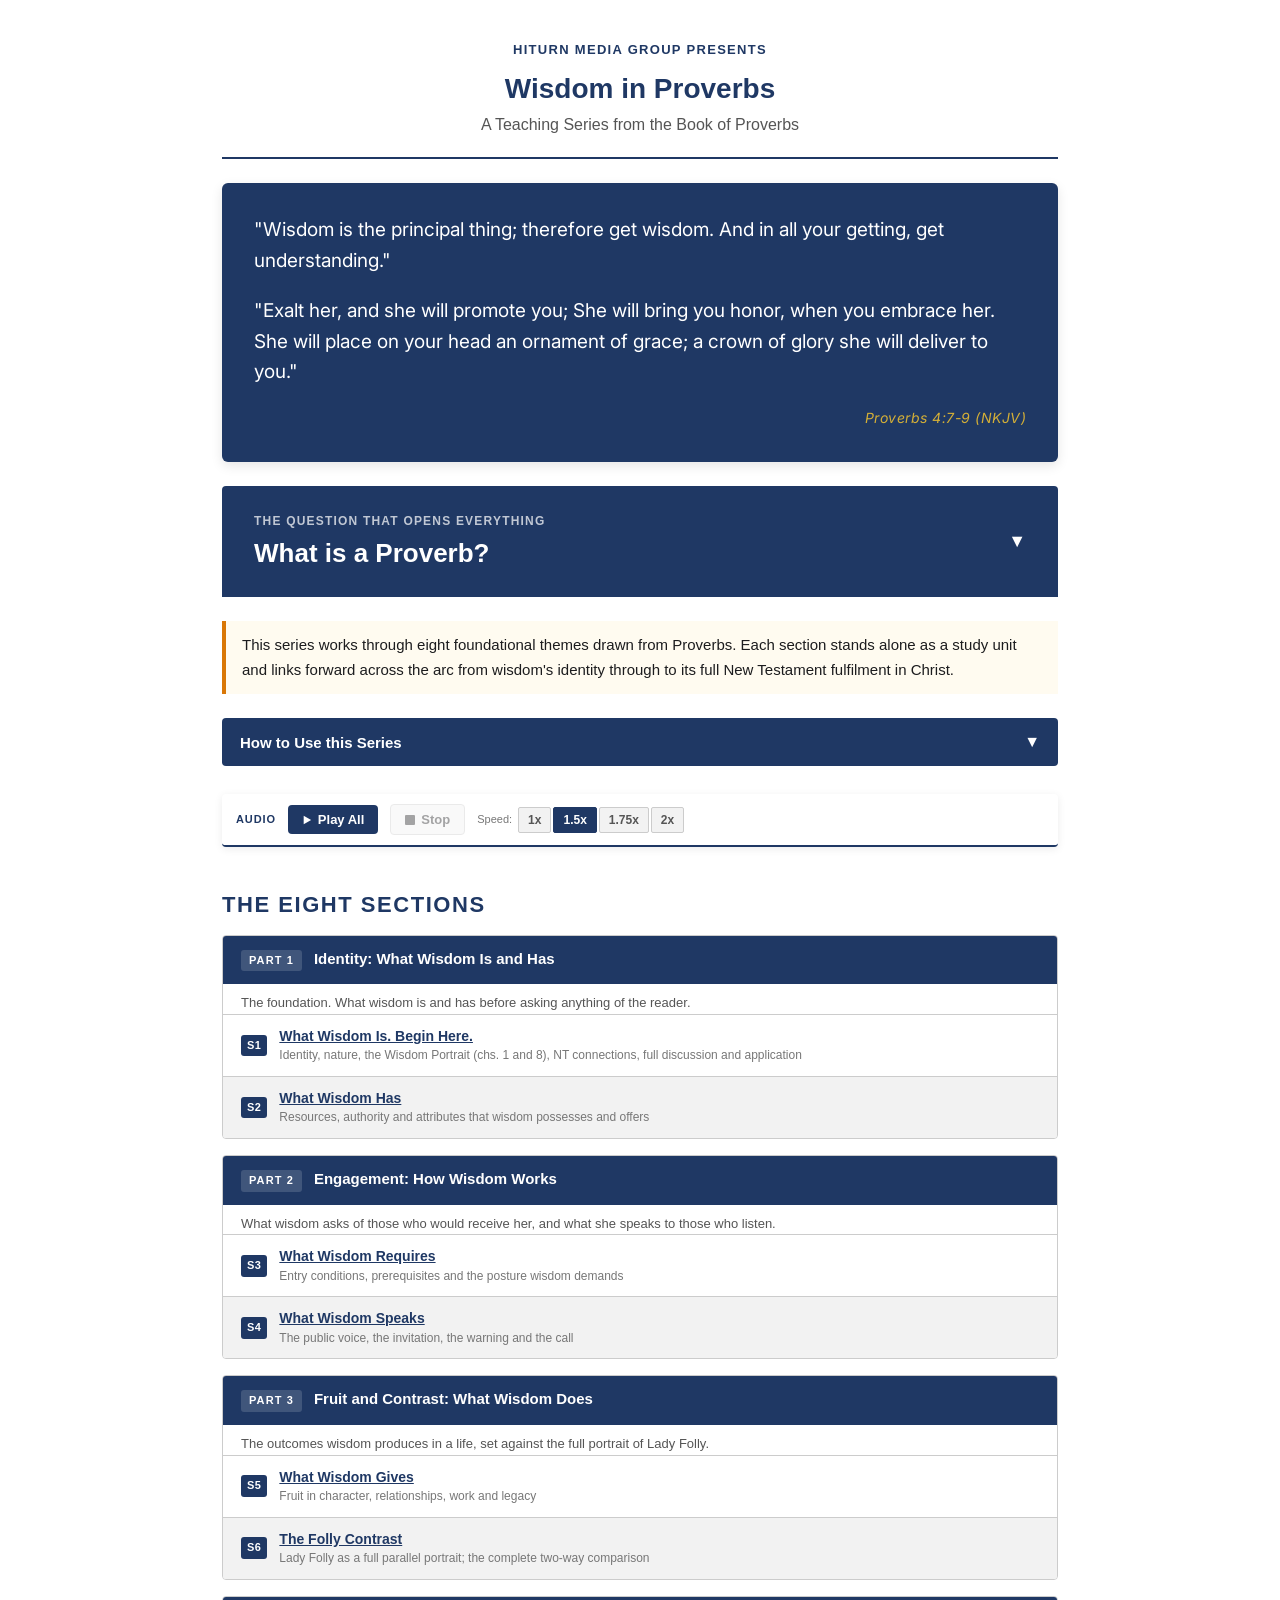
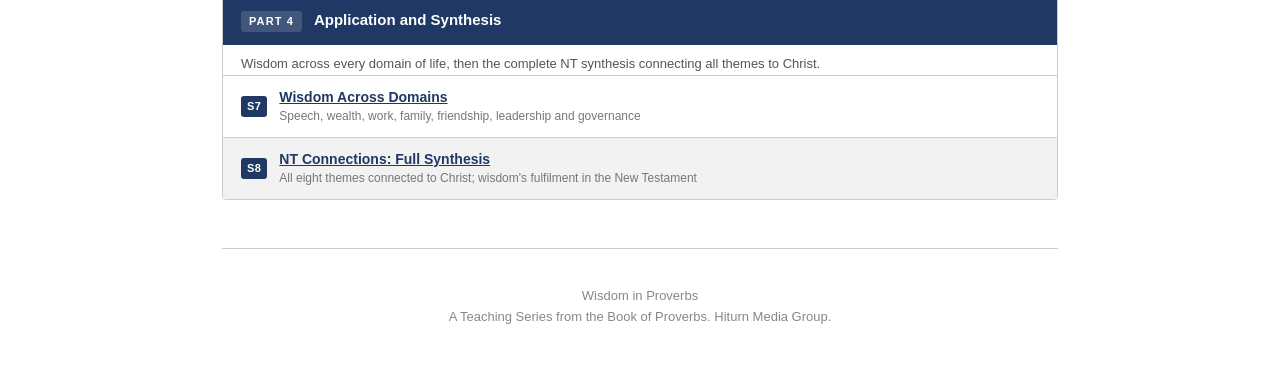
==== commit 2365e7fa: "Switch key-verse callout typography to minimalist sans-serif stack. Use Helvetica Neue and Inter for" ====
--- a/index.html
+++ b/index.html
@@ -6,7 +6,7 @@
 <link rel="icon" type="image/svg+xml" href="favicon.svg">
 <link rel="preconnect" href="https://fonts.googleapis.com">
 <link rel="preconnect" href="https://fonts.gstatic.com" crossorigin>
-<link href="https://fonts.googleapis.com/css2?family=Merriweather:ital,wght@0,400;0,700;1,400&display=swap" rel="stylesheet">
+<link href="https://fonts.googleapis.com/css2?family=Inter:ital,wght@0,400;0,500;1,400&display=swap" rel="stylesheet">
 <title>Wisdom in Proverbs — A Teaching Series</title>
 <style>
   *, *::before, *::after { box-sizing: border-box; }
@@ -47,7 +47,7 @@
     box-shadow: 0 4px 12px rgba(0, 0, 0, 0.1);
   }
   .kv-text {
-    font-family: 'Merriweather', Georgia, serif;
+    font-family: "Helvetica Neue", Inter, sans-serif;
     font-size: 19px;
     line-height: 1.6;
     font-style: normal;
@@ -59,11 +59,12 @@
     margin-top: 20px;
   }
   .kv-ref {
-    font-family: 'Merriweather', Georgia, serif;
+    font-family: "Helvetica Neue", Inter, sans-serif;
     font-size: 14px;
     font-weight: 400;
     font-style: italic;
     color: #d4af37;
+    letter-spacing: 0.5px;
     text-align: right;
     margin: 20px 0 0;
   }
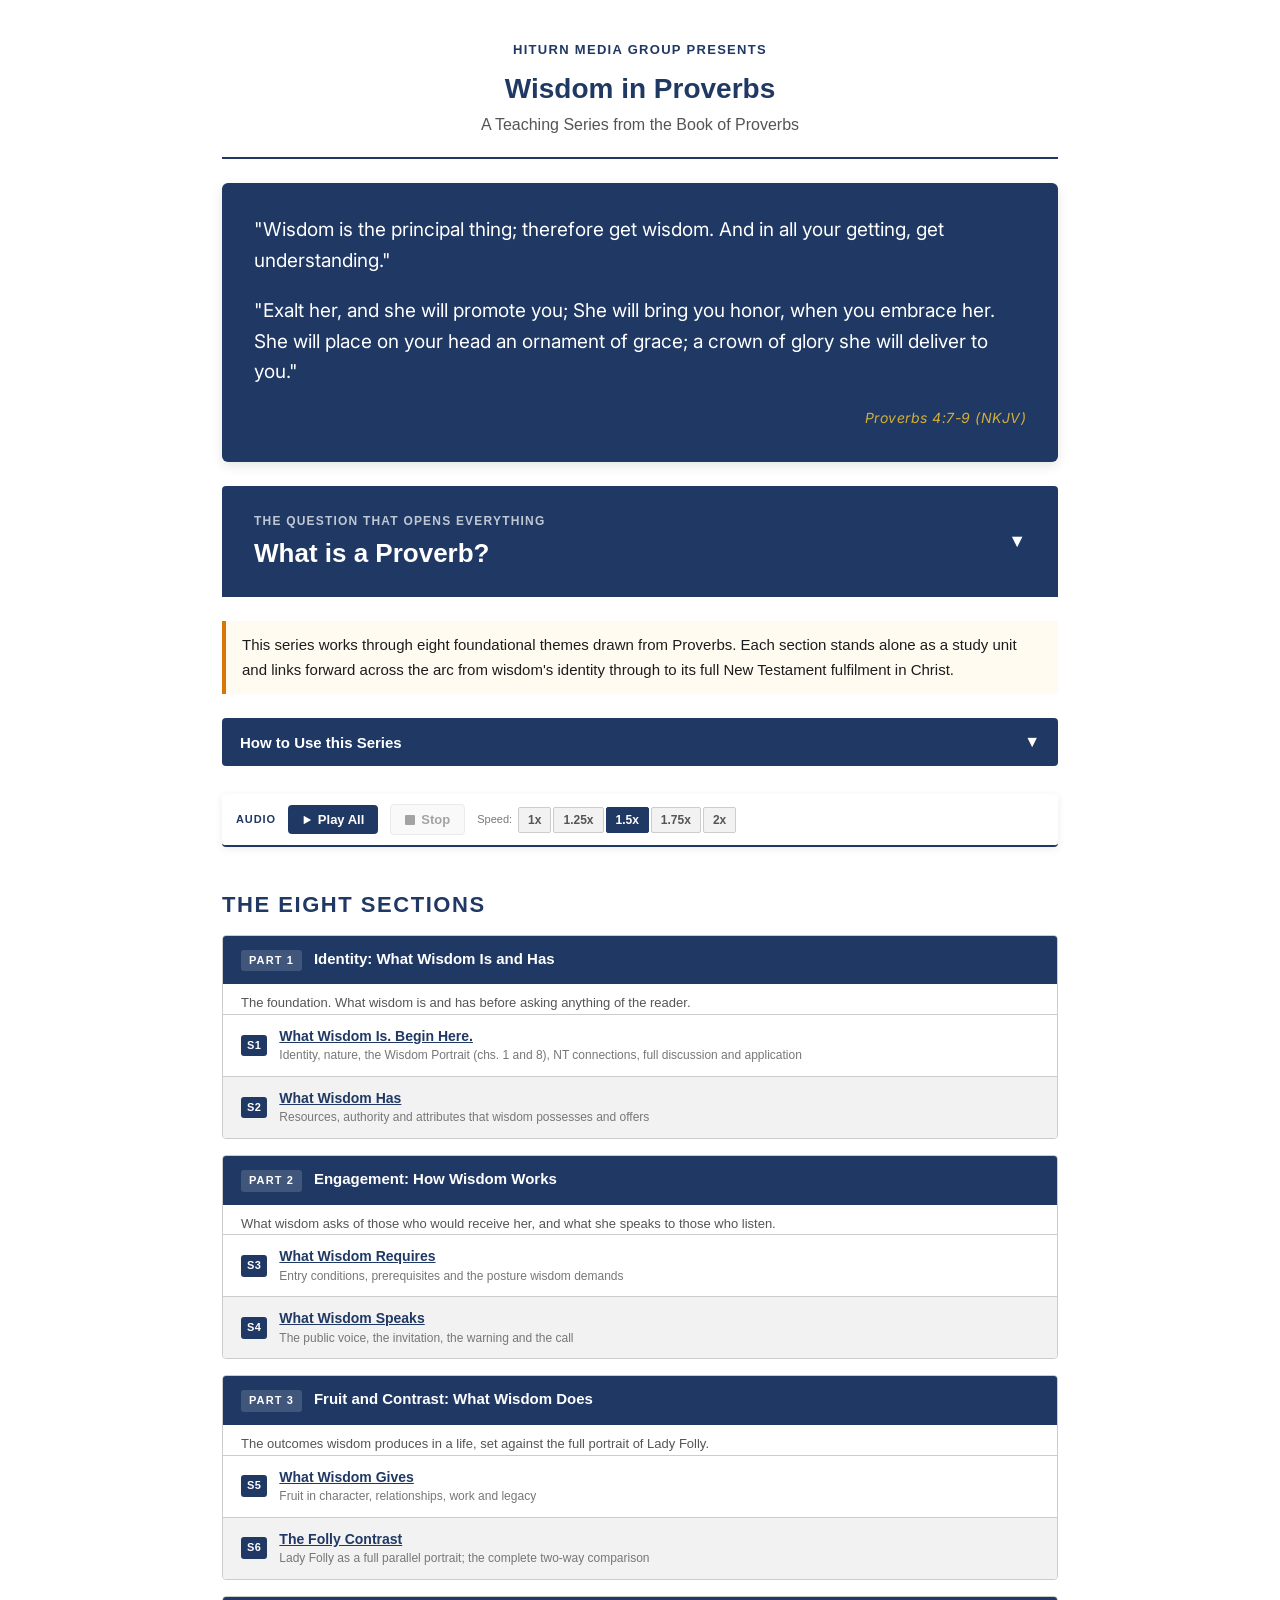
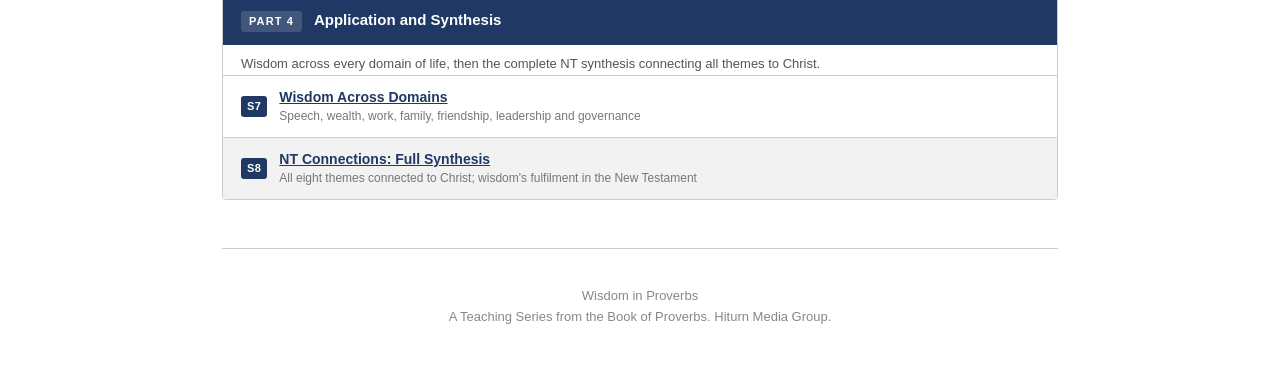
==== commit 3ca1c5c9: "Fix Play All audio and add 1.25x speed across all pages Start TTS synchronously from click to satisf" ====
--- a/index.html
+++ b/index.html
@@ -367,6 +367,7 @@
     <div class="audio-speed-group" aria-label="Playback speed">
       <span class="audio-speed-label">Speed:</span>
       <button class="audio-speed-btn" data-rate="1" aria-label="Normal speed">1x</button>
+      <button class="audio-speed-btn" data-rate="1.25" aria-label="1.25x speed">1.25x</button>
       <button class="audio-speed-btn active" data-rate="1.5" aria-label="1.5x speed">1.5x</button>
       <button class="audio-speed-btn" data-rate="1.75" aria-label="1.75x speed">1.75x</button>
       <button class="audio-speed-btn" data-rate="2" aria-label="2x speed">2x</button>
@@ -514,12 +515,14 @@
   });
 
 </script>
+<script src="wip-tts.js"></script>
 <script src="wip-media-session.js"></script>
 <script>
   /* -- AUDIO: Index page Play All + per-section Listen -- */
   (function(){
     var synth = window.speechSynthesis;
     if (!synth) return;
+    if (window.WipTTS) WipTTS.prime(synth);
 
     var SERIES_INTRO = 'Welcome to Wisdom in Proverbs, a teaching series from the Book of Proverbs, produced by Hiturn Media Group. This series works through eight foundational themes drawn from Proverbs. Each section stands alone as a study unit and links forward across the arc from wisdom's identity through to its full New Testament fulfilment in Christ.';
 
@@ -606,14 +609,18 @@
     }
 
     function speakText(text, onEnd) {
-      synth.cancel();
       isPaused = false;
-      var u = new SpeechSynthesisUtterance(text);
-      u.lang = 'en-GB';
-      u.rate = currentRate;
-      u.onend = function() { if (onEnd) onEnd(); };
-      u.onerror = function(e) { if (e.error !== 'interrupted' && onEnd) onEnd(); };
-      synth.speak(u);
+      if (window.WipTTS) {
+        WipTTS.speak(synth, text, { rate: currentRate, onEnd: onEnd });
+      } else {
+        synth.cancel();
+        var u = new SpeechSynthesisUtterance(text);
+        u.lang = 'en-GB';
+        u.rate = currentRate;
+        u.onend = function() { if (onEnd) onEnd(); };
+        u.onerror = function(e) { if (e.error !== 'interrupted' && onEnd) onEnd(); };
+        synth.speak(u);
+      }
     }
 
     function pauseResume() {
@@ -680,10 +687,12 @@
           listenBtn.addEventListener('click', function() {
             if (currentSec === s) { pauseResume(); }
             else {
-              stopAll();
-              setTimeout(function() {
-                playSection(s, function() { currentSec = null; updateAllUI(); });
-              }, 60);
+              synth.cancel();
+              playAllActive = false;
+              isPaused = false;
+              currentSec = null;
+              playAllIndex = 0;
+              playSection(s, function() { currentSec = null; updateAllUI(); });
             }
           });
         })(sec);
@@ -697,8 +706,12 @@
         } else if (playAllActive && isPaused) {
           pauseResume();
         } else {
-          stopAll();
-          setTimeout(function() { playAllActive = true; playAllIndex = 0; playNext(); }, 60);
+          synth.cancel();
+          playAllActive = true;
+          playAllIndex = 0;
+          isPaused = false;
+          currentSec = null;
+          playNext();
         }
       });
     }
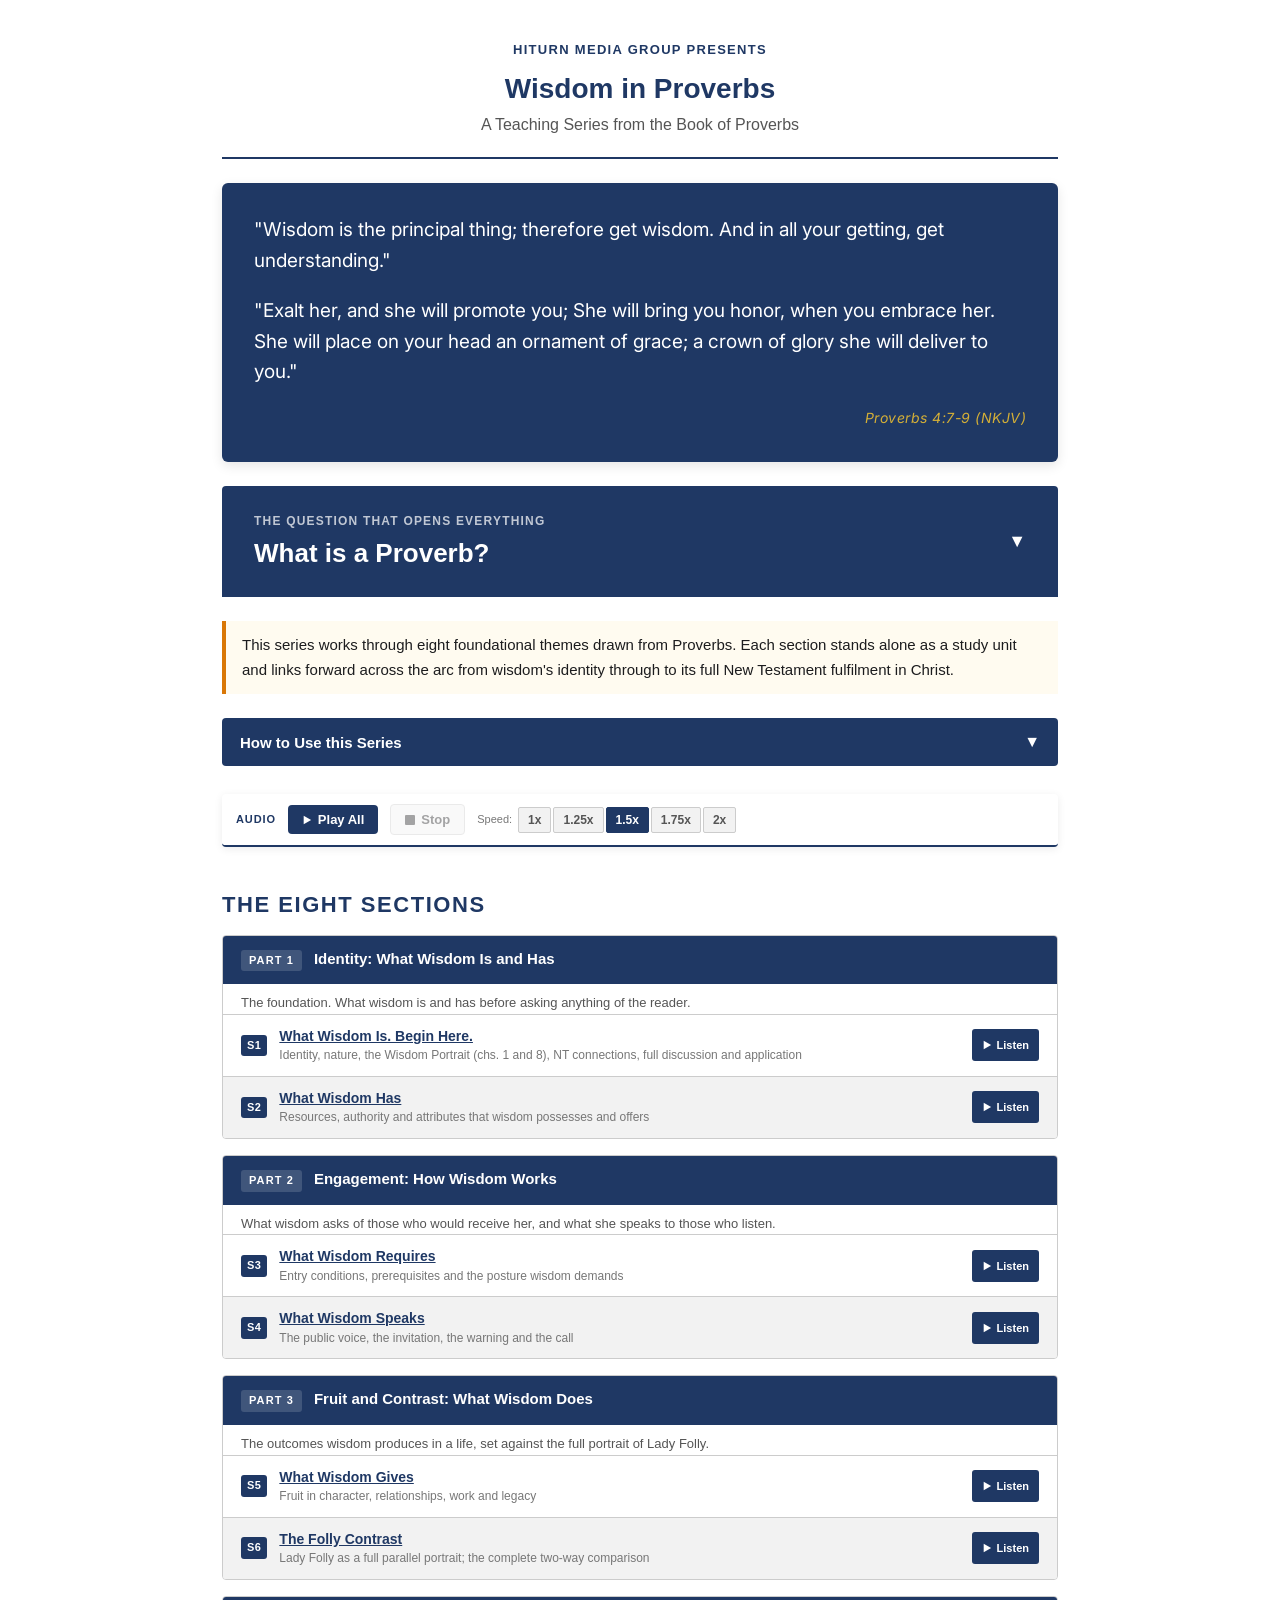
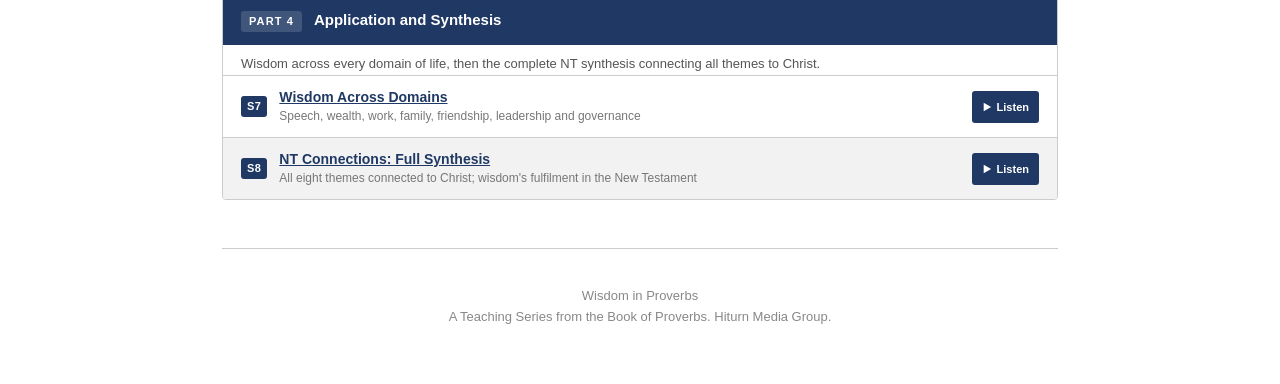
==== commit 2a9e6c6c: "Fix index Play All by repairing broken JavaScript string literals Unescaped apostrophes in wisdom's " ====
--- a/index.html
+++ b/index.html
@@ -524,7 +524,7 @@
     if (!synth) return;
     if (window.WipTTS) WipTTS.prime(synth);
 
-    var SERIES_INTRO = 'Welcome to Wisdom in Proverbs, a teaching series from the Book of Proverbs, produced by Hiturn Media Group. This series works through eight foundational themes drawn from Proverbs. Each section stands alone as a study unit and links forward across the arc from wisdom's identity through to its full New Testament fulfilment in Christ.';
+    var SERIES_INTRO = "Welcome to Wisdom in Proverbs, a teaching series from the Book of Proverbs, produced by Hiturn Media Group. This series works through eight foundational themes drawn from Proverbs. Each section stands alone as a study unit and links forward across the arc from wisdom's identity through to its full New Testament fulfilment in Christ.";
 
     var SECTIONS = [
       { title: 'Series Introduction', text: SERIES_INTRO, item: null },
@@ -535,7 +535,7 @@
       { title: 'Section 5: What Wisdom Gives', text: 'Section 5: What Wisdom Gives. Fruit in character, relationships, work and legacy.', item: null },
       { title: 'Section 6: The Folly Contrast', text: 'Section 6: The Folly Contrast. Lady Folly as a full parallel portrait; the complete two-way comparison.', item: null },
       { title: 'Section 7: Wisdom Across Domains', text: 'Section 7: Wisdom Across Domains. Speech, wealth, work, family, friendship, leadership and governance.', item: null },
-      { title: 'Section 8: NT Connections', text: 'Section 8: NT Connections: Full Synthesis. All eight themes connected to Christ; wisdom's fulfilment in the New Testament.', item: null }
+      { title: 'Section 8: NT Connections', text: "Section 8: NT Connections: Full Synthesis. All eight themes connected to Christ; wisdom's fulfilment in the New Testament.", item: null }
     ];
 
     var currentRate = 1.5;
@@ -734,4 +734,5 @@
   })();
 
 </script>
-</body>    +</body>
+</html>
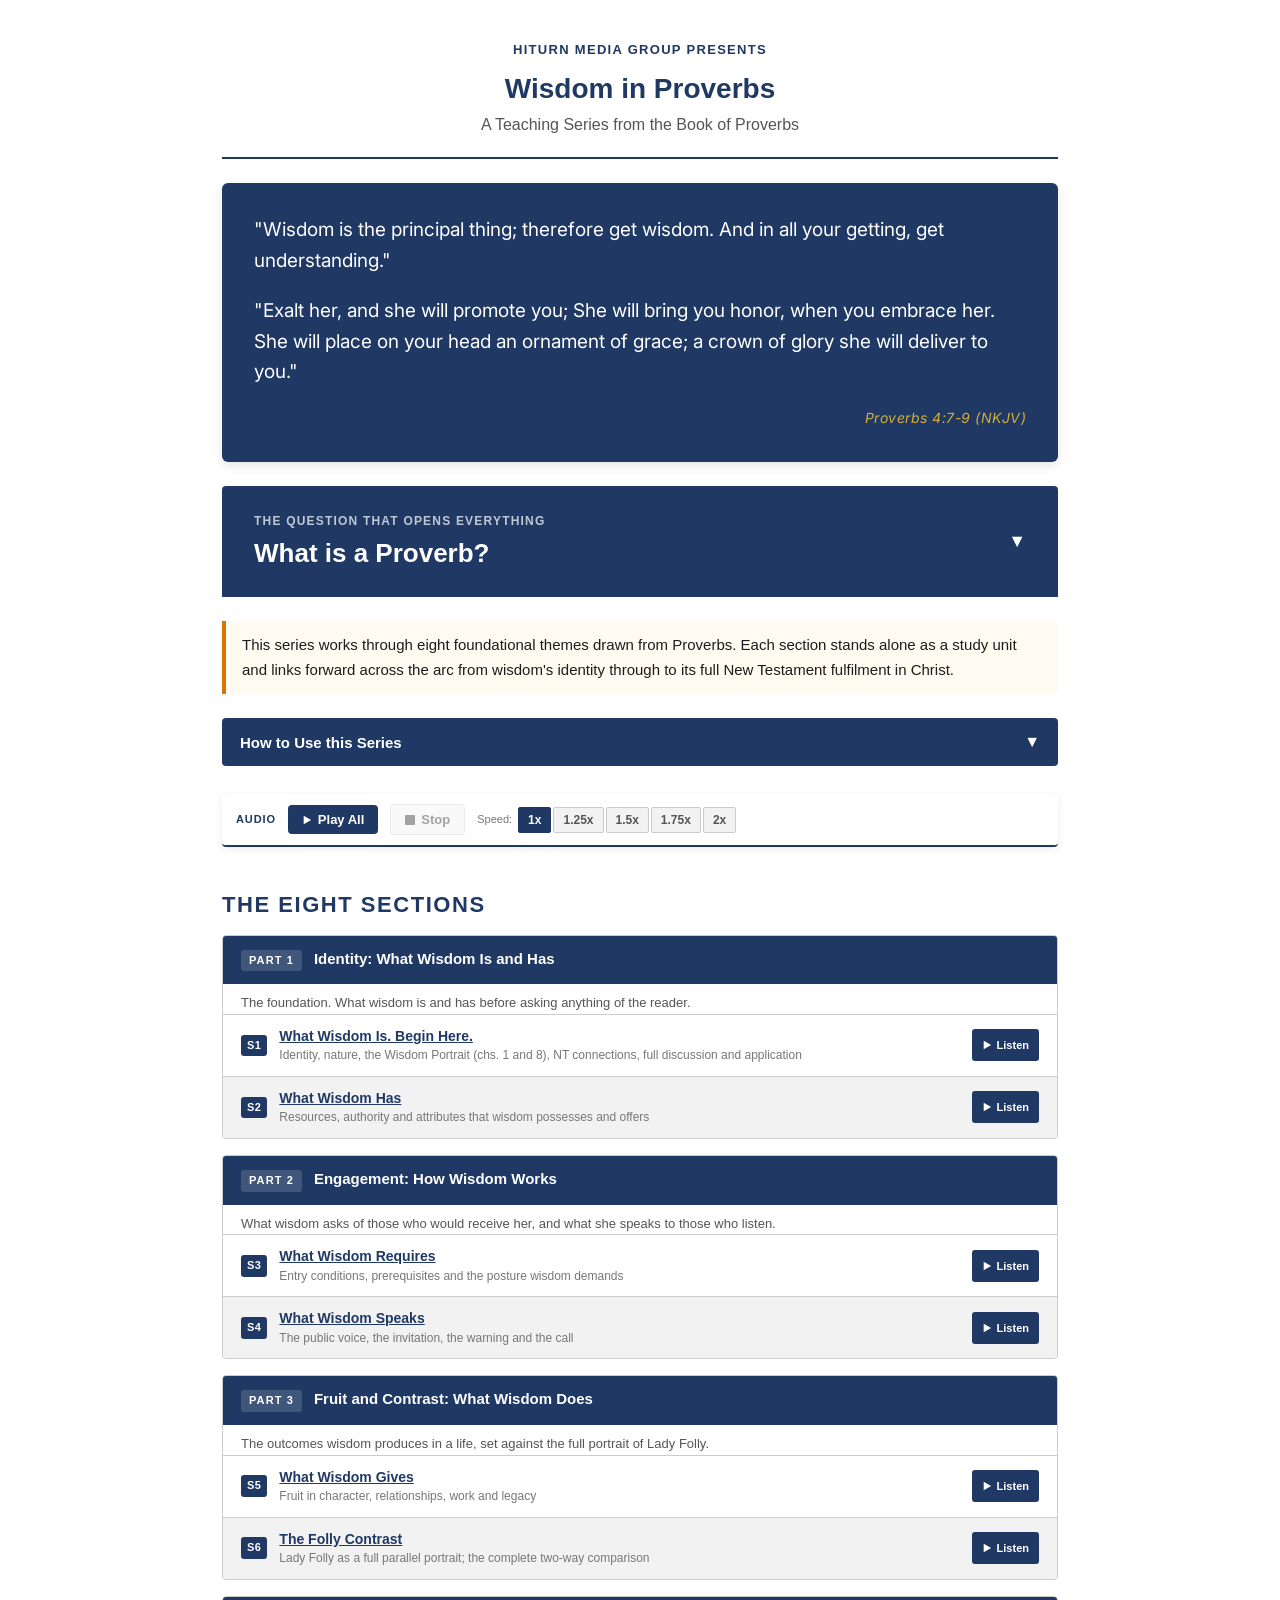
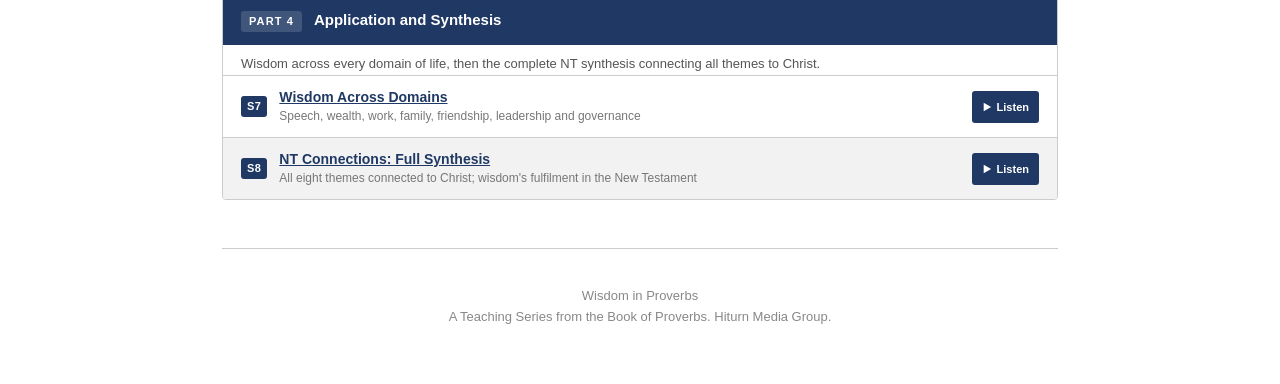
==== commit d52211ac: "Persist audio speed: index sets global default, pages can override Default playback speed is 1x. Ind" ====
--- a/index.html
+++ b/index.html
@@ -366,9 +366,9 @@
     </button>
     <div class="audio-speed-group" aria-label="Playback speed">
       <span class="audio-speed-label">Speed:</span>
-      <button class="audio-speed-btn" data-rate="1" aria-label="Normal speed">1x</button>
+      <button class="audio-speed-btn active" data-rate="1" aria-label="Normal speed">1x</button>
       <button class="audio-speed-btn" data-rate="1.25" aria-label="1.25x speed">1.25x</button>
-      <button class="audio-speed-btn active" data-rate="1.5" aria-label="1.5x speed">1.5x</button>
+      <button class="audio-speed-btn" data-rate="1.5" aria-label="1.5x speed">1.5x</button>
       <button class="audio-speed-btn" data-rate="1.75" aria-label="1.75x speed">1.75x</button>
       <button class="audio-speed-btn" data-rate="2" aria-label="2x speed">2x</button>
     </div>
@@ -515,6 +515,7 @@
   });
 
 </script>
+<script src="wip-audio-speed.js"></script>
 <script src="wip-tts.js"></script>
 <script src="wip-media-session.js"></script>
 <script>
@@ -538,7 +539,7 @@
       { title: 'Section 8: NT Connections', text: "Section 8: NT Connections: Full Synthesis. All eight themes connected to Christ; wisdom's fulfilment in the New Testament.", item: null }
     ];
 
-    var currentRate = 1.5;
+    var currentRate = 1;
     var currentSec = null;
     var playAllActive = false;
     var playAllIndex = 0;
@@ -720,13 +721,21 @@
       stopBtn.addEventListener('click', function() { stopAll(); });
     }
 
-    document.querySelectorAll('.audio-speed-btn').forEach(function(btn) {
-      btn.addEventListener('click', function() {
-        document.querySelectorAll('.audio-speed-btn').forEach(function(b) { b.classList.remove('active'); });
-        btn.classList.add('active');
-        currentRate = parseFloat(btn.dataset.rate);
-      });
-    });
+    if (window.WipAudioSpeed) {
+        WipAudioSpeed.wirePanel({
+          isIndex: true,
+          syncReadAloud: false,
+          setRate: function(r) { currentRate = r; }
+        });
+      } else {
+        document.querySelectorAll('.audio-speed-btn').forEach(function(btn) {
+          btn.addEventListener('click', function() {
+            document.querySelectorAll('.audio-speed-btn').forEach(function(b) { b.classList.remove('active'); });
+            btn.classList.add('active');
+            currentRate = parseFloat(btn.dataset.rate);
+          });
+        });
+      }
 
     linkItems();
     injectListenButtons();
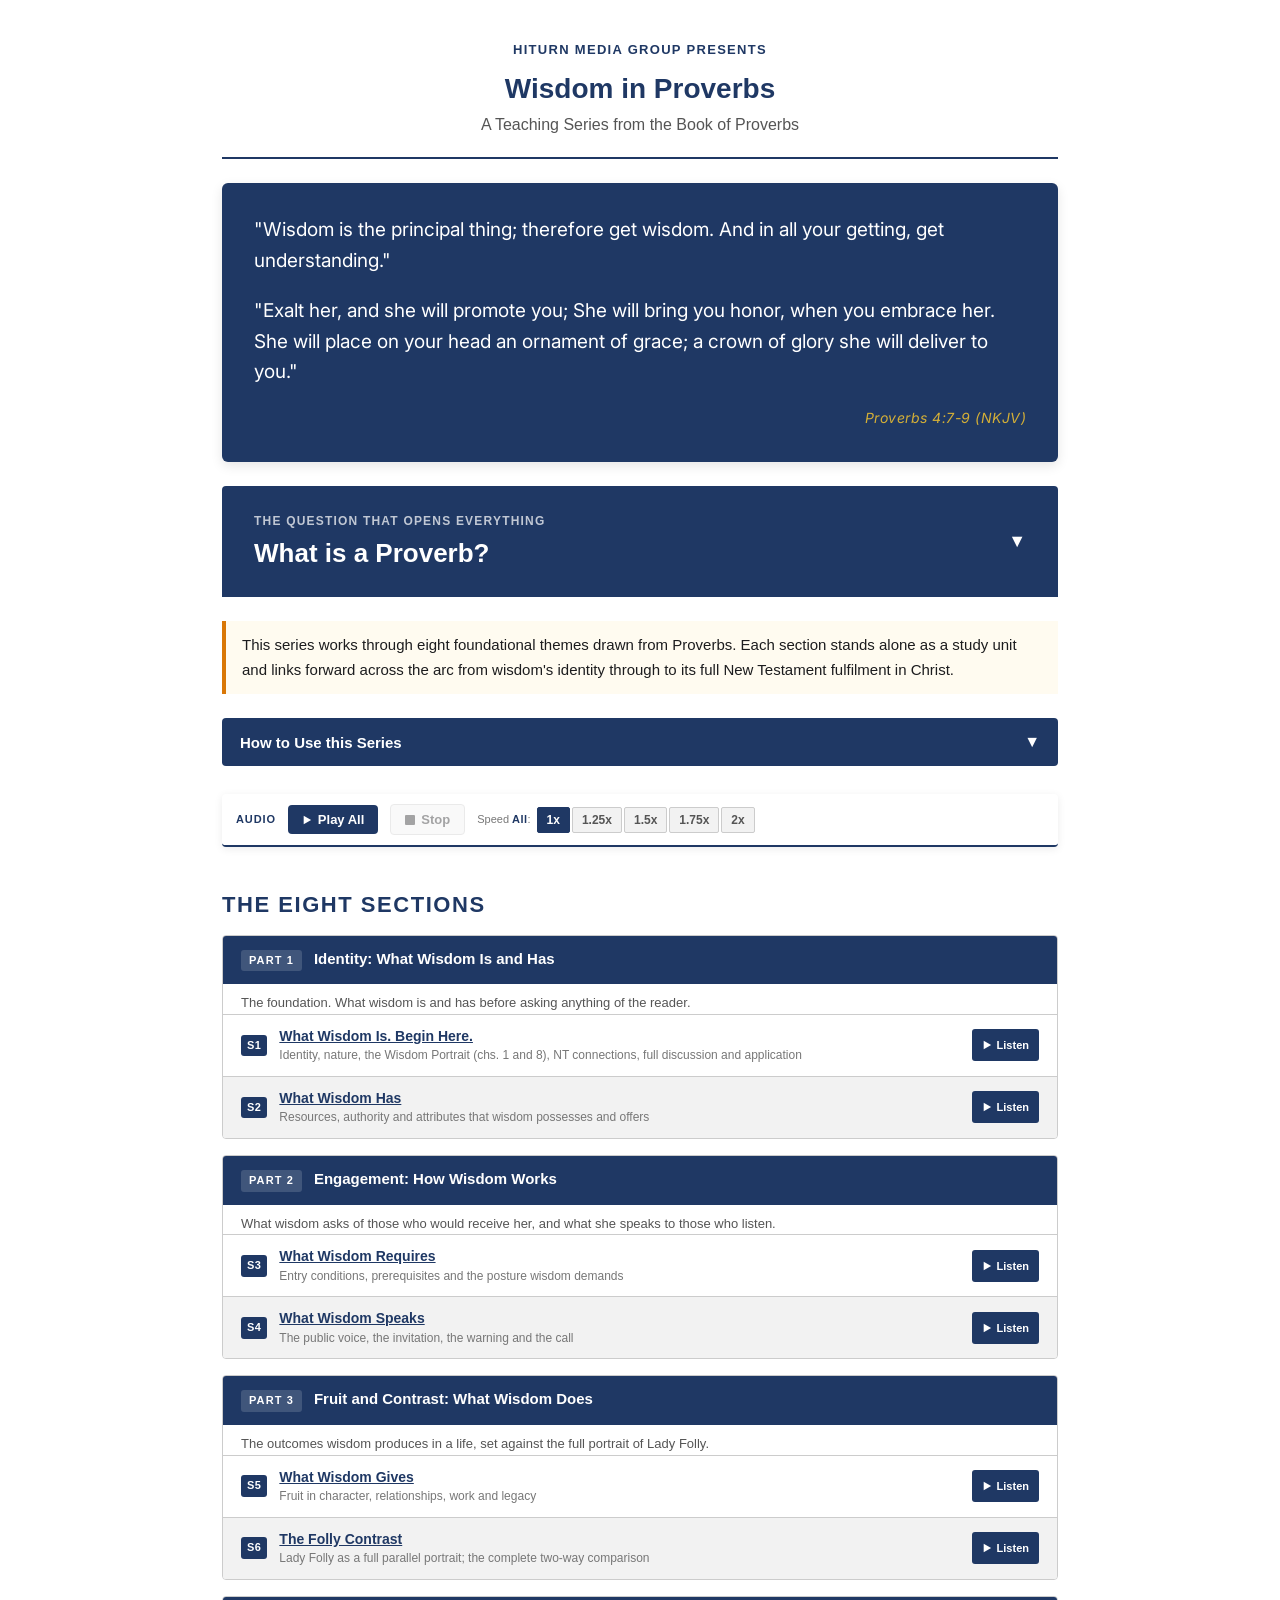
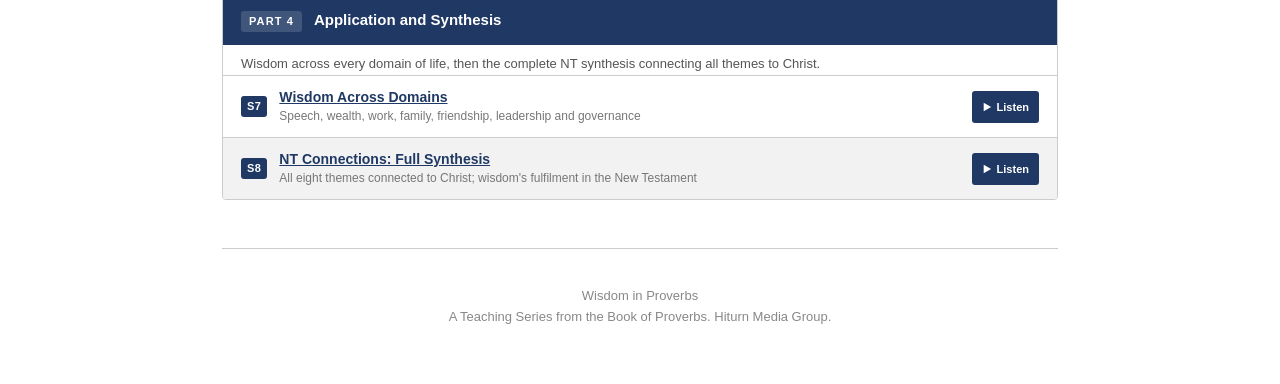
==== commit 6ec07fcb: "Index speed resets all pages and shows Speed All label Changing playback speed on the index clears p" ====
--- a/index.html
+++ b/index.html
@@ -232,6 +232,7 @@
   .btn-stop:disabled { opacity: 0.4; cursor: default; }
   .audio-speed-group { display: flex; gap: 2px; align-items: center; }
   .audio-speed-label { font-size: 11px; color: #777; margin-right: 4px; }
+  .audio-speed-all { font-weight: 700; color: #1F3864; letter-spacing: 0.04em; }
   .audio-speed-btn { font-family: Arial, Helvetica, sans-serif; font-size: 12px; font-weight: 700;
     padding: 5px 9px; border: 1px solid #cccccc; background: #f2f2f2; color: #555;
     cursor: pointer; border-radius: 2px; transition: background 0.1s; }
@@ -364,13 +365,13 @@
       <svg width="10" height="10" viewBox="0 0 10 10" fill="currentColor" aria-hidden="true"><rect width="10" height="10" rx="1"/></svg>
       Stop
     </button>
-    <div class="audio-speed-group" aria-label="Playback speed">
-      <span class="audio-speed-label">Speed:</span>
-      <button class="audio-speed-btn active" data-rate="1" aria-label="Normal speed">1x</button>
-      <button class="audio-speed-btn" data-rate="1.25" aria-label="1.25x speed">1.25x</button>
-      <button class="audio-speed-btn" data-rate="1.5" aria-label="1.5x speed">1.5x</button>
-      <button class="audio-speed-btn" data-rate="1.75" aria-label="1.75x speed">1.75x</button>
-      <button class="audio-speed-btn" data-rate="2" aria-label="2x speed">2x</button>
+    <div class="audio-speed-group" aria-label="Playback speed for all pages">
+      <span class="audio-speed-label">Speed <span class="audio-speed-all">All</span>:</span>
+      <button class="audio-speed-btn active" data-rate="1" aria-label="Normal speed for all pages">1x</button>
+      <button class="audio-speed-btn" data-rate="1.25" aria-label="1.25x speed for all pages">1.25x</button>
+      <button class="audio-speed-btn" data-rate="1.5" aria-label="1.5x speed for all pages">1.5x</button>
+      <button class="audio-speed-btn" data-rate="1.75" aria-label="1.75x speed for all pages">1.75x</button>
+      <button class="audio-speed-btn" data-rate="2" aria-label="2x speed for all pages">2x</button>
     </div>
     <span class="audio-progress" id="audio-progress" aria-live="polite"></span>
   </div>
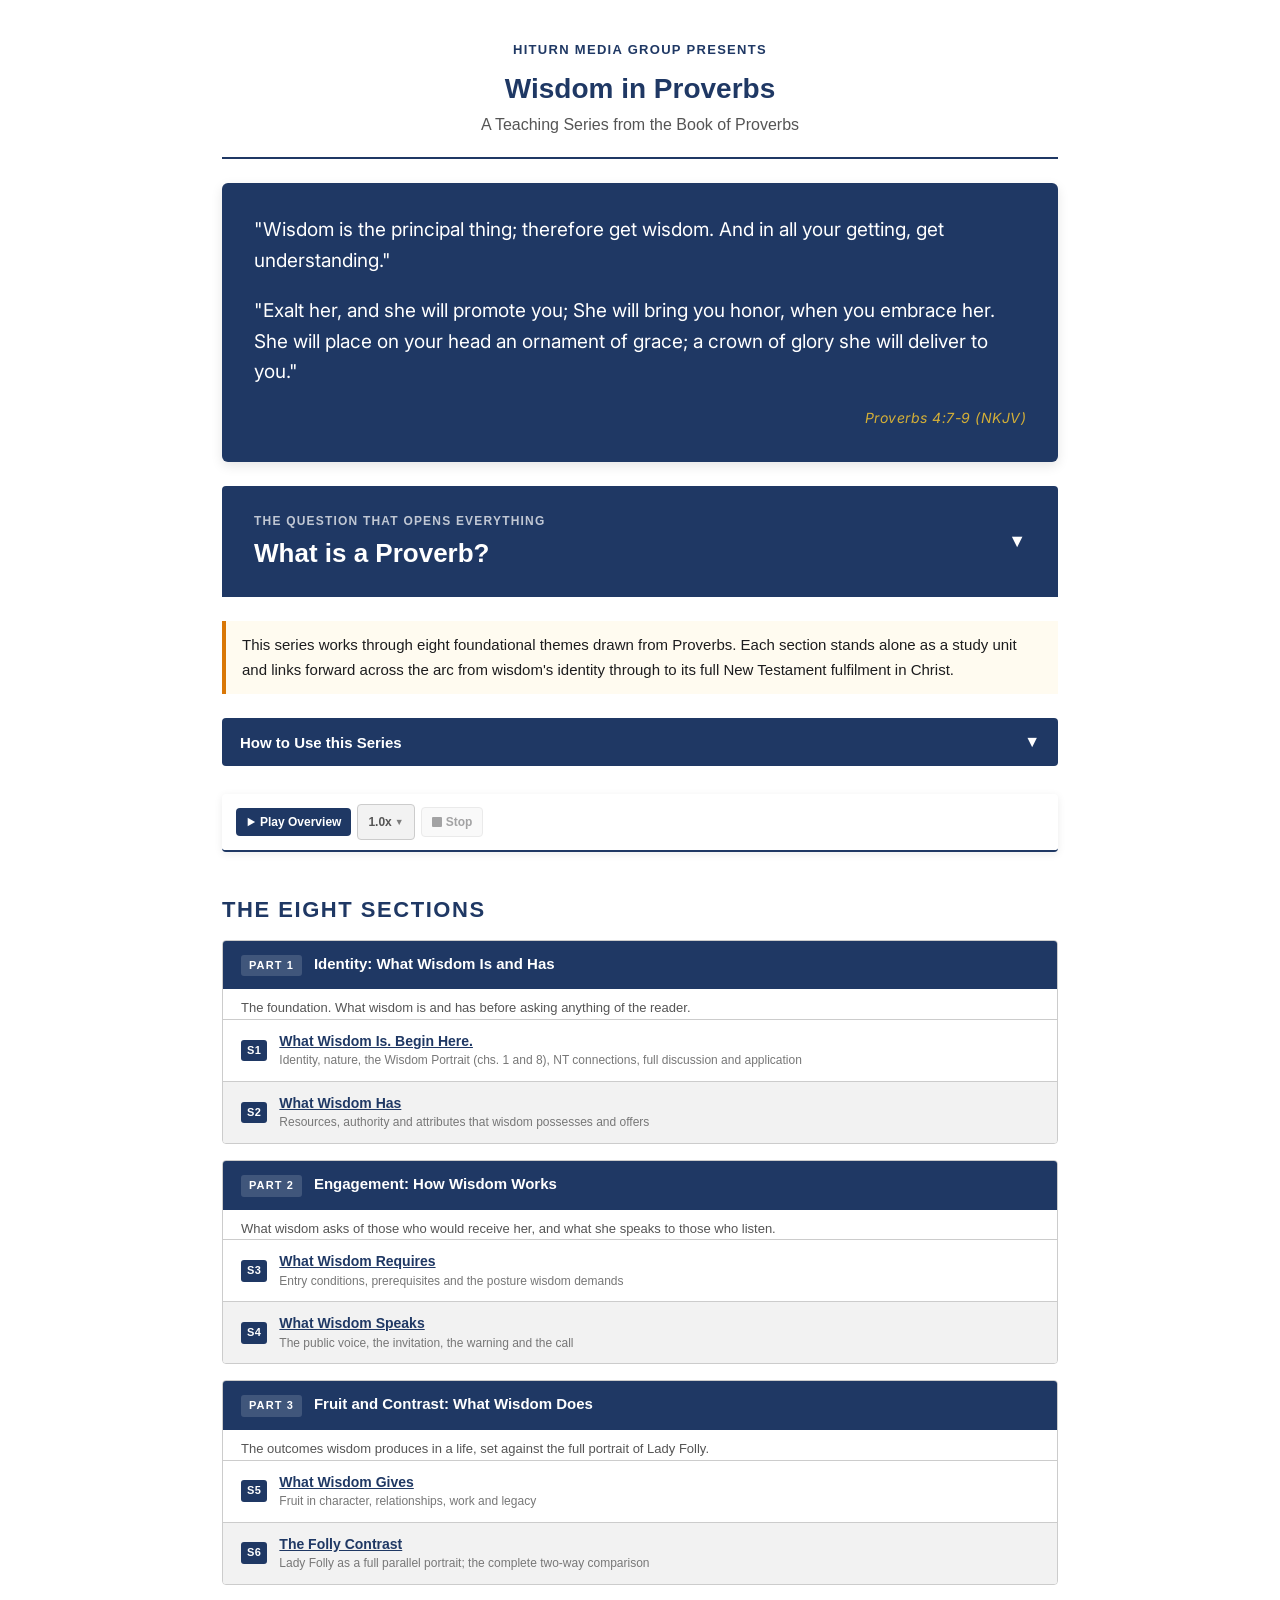
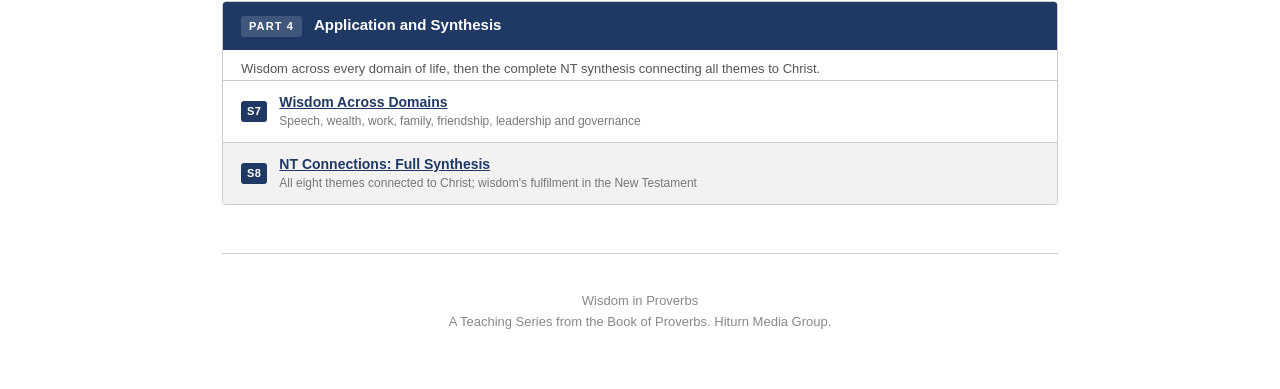
==== commit e494d021: "Replace page audio with standard Play row and per-block controls. Unifies index and section pages on" ====
--- a/index.html
+++ b/index.html
@@ -214,46 +214,17 @@
   }
     #pf-toggle[aria-expanded="true"] #pf-chevron { transform: rotate(180deg); }
 
-  /* -- AUDIO PANEL (INDEX) -- */
-  .audio-panel { background: #ffffff; border-bottom: 2px solid #1F3864; padding: 10px 14px;
-    margin: 0 0 18px; box-shadow: 0 2px 8px rgba(0,0,0,0.08); border-radius: 4px; }
-  .audio-inner { display: flex; flex-wrap: wrap; align-items: center; gap: 8px 12px; }
-  .audio-label { font-size: 11px; font-weight: 700; color: #1F3864; text-transform: uppercase;
-    letter-spacing: 0.08em; flex-shrink: 0; }
-  .audio-btn { display: inline-flex; align-items: center; gap: 6px; font-family: Arial, Helvetica, sans-serif;
-    font-size: 13px; font-weight: 700; padding: 7px 14px; border-radius: 4px; border: none; cursor: pointer;
-    transition: background 0.15s; }
+    /* -- AUDIO PANEL -- */
+  .audio-panel { background: #ffffff; border-bottom: 2px solid #1F3864; padding: 10px 14px; margin: 0 0 18px; box-shadow: 0 2px 8px rgba(0,0,0,0.08); border-radius: 4px; }
+  .audio-inner { display: flex; align-items: center; }
+  .audio-btn { display: inline-flex; align-items: center; gap: 6px; font-family: Arial, Helvetica, sans-serif; font-size: 13px; font-weight: 700; padding: 7px 14px; border-radius: 4px; border: none; cursor: pointer; transition: background 0.15s; }
   .audio-btn:focus { outline: 2px solid #d97706; outline-offset: 2px; }
-  .btn-play-all { background: #1F3864; color: #ffffff; }
-  .btn-play-all:hover { background: #2c54a0; }
-  .btn-play-all.paused { background: #d97706; }
-  .btn-stop { background: #f2f2f2; color: #1c1c1e; border: 1px solid #cccccc; }
-  .btn-stop:hover:not(:disabled) { background: #e0e0e0; }
-  .btn-stop:disabled { opacity: 0.4; cursor: default; }
-  .audio-speed-group { display: flex; gap: 2px; align-items: center; }
-  .audio-speed-label { font-size: 11px; color: #777; margin-right: 4px; }
-  .audio-speed-all { font-weight: 700; color: #1F3864; letter-spacing: 0.04em; }
-  .audio-speed-btn { font-family: Arial, Helvetica, sans-serif; font-size: 12px; font-weight: 700;
-    padding: 5px 9px; border: 1px solid #cccccc; background: #f2f2f2; color: #555;
-    cursor: pointer; border-radius: 2px; transition: background 0.1s; }
-  .audio-speed-btn:hover { background: #e0e0e0; }
-  .audio-speed-btn.active { background: #1F3864; color: #ffffff; border-color: #1F3864; }
-  .audio-speed-btn:focus { outline: 2px solid #d97706; outline-offset: 1px; }
-  .audio-progress { font-size: 12px; color: #888; margin-left: auto; white-space: nowrap; }
-
-  /* -- PER-SECTION LISTEN BUTTON -- */
-  .sec-listen-btn { display: inline-flex; align-items: center; gap: 5px;
-    background: #1F3864; color: #ffffff; border: none;
-    border-radius: 3px; padding: 5px 10px; font-family: Arial, Helvetica, sans-serif;
-    font-size: 11px; font-weight: 700; cursor: pointer; white-space: nowrap;
-    flex-shrink: 0; transition: background 0.15s; min-height: 32px; }
-  .sec-listen-btn:hover { background: #2c54a0; }
-  .sec-listen-btn.btn-active { background: #d97706; }
-  .sec-listen-btn:focus { outline: 2px solid #d97706; outline-offset: 2px; }
-  .section-item.sec-playing { background: #e8eef8; }
-
-  @media print { .audio-panel { display: none; } .sec-listen-btn { display: none; } }
+
+
+
+  @media print { .audio-panel { display: none; } }
 </style>
+<link rel="stylesheet" href="wip-page-audio.css">
 </head>
 <body>
 
@@ -355,25 +326,27 @@
 <!-- AUDIO PANEL -->
 <div class="audio-panel" role="region" aria-label="Audio controls" style="margin-top:28px;">
   <audio id="wip-media-anchor" playsinline loop preload="none" hidden aria-hidden="true"></audio>
-  <div class="audio-inner">
-    <span class="audio-label">Audio</span>
-    <button class="audio-btn btn-play-all" id="btn-play-all" aria-label="Play all sections">
+  <div class="audio-inner audio-row">
+    <button class="audio-btn btn-play-main" id="btn-play-main" type="button" aria-label="Play Overview">
       <svg width="10" height="12" viewBox="0 0 12 12" fill="currentColor" aria-hidden="true"><polygon points="2,1 11,6 2,11"/></svg>
-      Play All
+      Play Overview
     </button>
-    <button class="audio-btn btn-stop" id="btn-stop" aria-label="Stop playback" disabled>
+    <div class="audio-speed-dropdown" id="audio-speed-dropdown">
+      <button type="button" class="audio-speed-drop-btn" id="audio-speed-drop-btn" aria-haspopup="listbox" aria-expanded="false" aria-label="Playback speed">
+        <span class="audio-speed-face" id="audio-speed-face">1.0x</span><span class="audio-speed-caret" aria-hidden="true">&#9660;</span>
+      </button>
+      <ul class="audio-speed-menu" id="audio-speed-menu" role="listbox" tabindex="-1" hidden>
+        <li role="option" data-rate="1" aria-selected="true">1.0x</li>
+        <li role="option" data-rate="1.25">1.25x</li>
+        <li role="option" data-rate="1.5">1.5x</li>
+        <li role="option" data-rate="1.75">1.75x</li>
+        <li role="option" data-rate="2">2.0x</li>
+      </ul>
+    </div>
+    <button class="audio-btn btn-stop" id="btn-stop-main" type="button" aria-label="Stop playback" disabled>
       <svg width="10" height="10" viewBox="0 0 10 10" fill="currentColor" aria-hidden="true"><rect width="10" height="10" rx="1"/></svg>
       Stop
     </button>
-    <div class="audio-speed-group" aria-label="Playback speed for all pages">
-      <span class="audio-speed-label">Speed <span class="audio-speed-all">All</span>:</span>
-      <button class="audio-speed-btn active" data-rate="1" aria-label="Normal speed for all pages">1x</button>
-      <button class="audio-speed-btn" data-rate="1.25" aria-label="1.25x speed for all pages">1.25x</button>
-      <button class="audio-speed-btn" data-rate="1.5" aria-label="1.5x speed for all pages">1.5x</button>
-      <button class="audio-speed-btn" data-rate="1.75" aria-label="1.75x speed for all pages">1.75x</button>
-      <button class="audio-speed-btn" data-rate="2" aria-label="2x speed for all pages">2x</button>
-    </div>
-    <span class="audio-progress" id="audio-progress" aria-live="polite"></span>
   </div>
 </div>
 
@@ -519,230 +492,6 @@
 <script src="wip-audio-speed.js"></script>
 <script src="wip-tts.js"></script>
 <script src="wip-media-session.js"></script>
-<script>
-  /* -- AUDIO: Index page Play All + per-section Listen -- */
-  (function(){
-    var synth = window.speechSynthesis;
-    if (!synth) return;
-    if (window.WipTTS) WipTTS.prime(synth);
-
-    var SERIES_INTRO = "Welcome to Wisdom in Proverbs, a teaching series from the Book of Proverbs, produced by Hiturn Media Group. This series works through eight foundational themes drawn from Proverbs. Each section stands alone as a study unit and links forward across the arc from wisdom's identity through to its full New Testament fulfilment in Christ.";
-
-    var SECTIONS = [
-      { title: 'Series Introduction', text: SERIES_INTRO, item: null },
-      { title: 'Section 1: What Wisdom Is', text: 'Section 1: What Wisdom Is. Begin Here. Identity, nature, the Wisdom Portrait from Proverbs chapters 1 and 8, New Testament connections, full discussion and application.', item: null },
-      { title: 'Section 2: What Wisdom Has', text: 'Section 2: What Wisdom Has. Resources, authority and attributes that wisdom possesses and offers.', item: null },
-      { title: 'Section 3: What Wisdom Requires', text: 'Section 3: What Wisdom Requires. Entry conditions, prerequisites and the posture wisdom demands.', item: null },
-      { title: 'Section 4: What Wisdom Speaks', text: 'Section 4: What Wisdom Speaks. The public voice, the invitation, the warning and the call.', item: null },
-      { title: 'Section 5: What Wisdom Gives', text: 'Section 5: What Wisdom Gives. Fruit in character, relationships, work and legacy.', item: null },
-      { title: 'Section 6: The Folly Contrast', text: 'Section 6: The Folly Contrast. Lady Folly as a full parallel portrait; the complete two-way comparison.', item: null },
-      { title: 'Section 7: Wisdom Across Domains', text: 'Section 7: Wisdom Across Domains. Speech, wealth, work, family, friendship, leadership and governance.', item: null },
-      { title: 'Section 8: NT Connections', text: "Section 8: NT Connections: Full Synthesis. All eight themes connected to Christ; wisdom's fulfilment in the New Testament.", item: null }
-    ];
-
-    var currentRate = 1;
-    var currentSec = null;
-    var playAllActive = false;
-    var playAllIndex = 0;
-    var isPaused = false;
-
-    var I_PLAY  = '<svg width="10" height="12" viewBox="0 0 12 12" fill="currentColor" aria-hidden="true"><polygon points="2,1 11,6 2,11"/></svg>';
-    var I_PAUSE = '<svg width="12" height="12" viewBox="0 0 12 12" fill="currentColor" aria-hidden="true"><rect x="1" y="1" width="4" height="10" rx="0.5"/><rect x="7" y="1" width="4" height="10" rx="0.5"/></svg>';
-
-    var playAllBtn = document.getElementById('btn-play-all');
-    var stopBtn    = document.getElementById('btn-stop');
-    var progressEl = document.getElementById('audio-progress');
-    var mediaSessionUI = { sync: function() {} };
-
-    // Wire up section items to SECTIONS[1..8]
-    function linkItems() {
-      var items = document.querySelectorAll('.section-item');
-      items.forEach(function(item, i) {
-        if (SECTIONS[i + 1]) SECTIONS[i + 1].item = item;
-      });
-    }
-
-    function updateAllUI() {
-      var isActive = !!currentSec;
-      if (stopBtn) stopBtn.disabled = !isActive;
-
-      if (playAllBtn) {
-        if (!isActive) {
-          playAllBtn.innerHTML = I_PLAY + ' Play All';
-          playAllBtn.classList.remove('paused');
-          playAllBtn.setAttribute('aria-label', 'Play all sections');
-        } else if (playAllActive && !isPaused) {
-          playAllBtn.innerHTML = I_PAUSE + ' Pause';
-          playAllBtn.classList.remove('paused');
-          playAllBtn.setAttribute('aria-label', 'Pause');
-        } else if (playAllActive && isPaused) {
-          playAllBtn.innerHTML = I_PLAY + ' Resume';
-          playAllBtn.classList.add('paused');
-          playAllBtn.setAttribute('aria-label', 'Resume');
-        } else {
-          playAllBtn.innerHTML = I_PLAY + ' Play All';
-          playAllBtn.classList.remove('paused');
-          playAllBtn.setAttribute('aria-label', 'Play all sections');
-        }
-      }
-
-      if (progressEl) {
-        if (!isActive) { progressEl.textContent = ''; }
-        else {
-          var idx = SECTIONS.indexOf(currentSec);
-          var base = playAllActive ? (idx + 1) + ' of ' + SECTIONS.length : currentSec.title;
-          progressEl.textContent = isPaused ? 'Paused: ' + base : 'Playing: ' + base;
-        }
-      }
-
-      SECTIONS.forEach(function(sec) {
-        if (!sec.listenBtn) return;
-        if (currentSec === sec) {
-          sec.listenBtn.innerHTML = isPaused ? (I_PLAY + ' Resume') : (I_PAUSE + ' Pause');
-          sec.listenBtn.classList.add('btn-active');
-          if (sec.item) sec.item.classList.add('sec-playing');
-        } else {
-          sec.listenBtn.innerHTML = I_PLAY + ' Listen';
-          sec.listenBtn.classList.remove('btn-active');
-          if (sec.item) sec.item.classList.remove('sec-playing');
-        }
-      });
-      mediaSessionUI.sync();
-    }
-
-    function speakText(text, onEnd) {
-      isPaused = false;
-      if (window.WipTTS) {
-        WipTTS.speak(synth, text, { rate: currentRate, onEnd: onEnd });
-      } else {
-        synth.cancel();
-        var u = new SpeechSynthesisUtterance(text);
-        u.lang = 'en-GB';
-        u.rate = currentRate;
-        u.onend = function() { if (onEnd) onEnd(); };
-        u.onerror = function(e) { if (e.error !== 'interrupted' && onEnd) onEnd(); };
-        synth.speak(u);
-      }
-    }
-
-    function pauseResume() {
-      if (!currentSec) return;
-      if (isPaused) { synth.resume(); isPaused = false; }
-      else { synth.pause(); isPaused = true; }
-      updateAllUI();
-    }
-
-    function stopAll() {
-      synth.cancel();
-      playAllActive = false;
-      isPaused = false;
-      currentSec = null;
-      playAllIndex = 0;
-      updateAllUI();
-    }
-
-    if (window.WipMediaSession) {
-      mediaSessionUI = WipMediaSession.bind({
-        isActive: function() { return !!currentSec; },
-        isPaused: function() { return isPaused; },
-        getMetadata: function() {
-          if (!currentSec) return null;
-          return { title: currentSec.title, artist: 'Hiturn Media Group', album: 'Wisdom in Proverbs — Series Index' };
-        },
-        onPlay: function() { if (currentSec && isPaused) pauseResume(); },
-        onPause: function() { if (currentSec && !isPaused) pauseResume(); },
-        onStop: function() { stopAll(); }
-      });
-    }
-
-    function playSection(sec, onDone) {
-      currentSec = sec;
-      if (sec.item) {
-        setTimeout(function() { sec.item.scrollIntoView({ behavior: 'smooth', block: 'nearest' }); }, 80);
-      }
-      updateAllUI();
-      speakText(sec.text, function() {
-        if (!playAllActive) { currentSec = null; updateAllUI(); }
-        if (onDone) onDone();
-      });
-    }
-
-    function playNext() {
-      if (!playAllActive || playAllIndex >= SECTIONS.length) { stopAll(); return; }
-      var sec = SECTIONS[playAllIndex];
-      playAllIndex++;
-      playSection(sec, function() {
-        if (playAllActive && !isPaused) setTimeout(playNext, 600);
-      });
-    }
-
-    function injectListenButtons() {
-      SECTIONS.slice(1).forEach(function(sec) {
-        if (!sec.item) return;
-        var listenBtn = document.createElement('button');
-        listenBtn.className = 'sec-listen-btn';
-        listenBtn.setAttribute('aria-label', 'Listen to ' + sec.title);
-        listenBtn.innerHTML = I_PLAY + ' Listen';
-        sec.listenBtn = listenBtn;
-        sec.item.appendChild(listenBtn);
-        (function(s) {
-          listenBtn.addEventListener('click', function() {
-            if (currentSec === s) { pauseResume(); }
-            else {
-              synth.cancel();
-              playAllActive = false;
-              isPaused = false;
-              currentSec = null;
-              playAllIndex = 0;
-              playSection(s, function() { currentSec = null; updateAllUI(); });
-            }
-          });
-        })(sec);
-      });
-    }
-
-    if (playAllBtn) {
-      playAllBtn.addEventListener('click', function() {
-        if (playAllActive && !isPaused) {
-          pauseResume();
-        } else if (playAllActive && isPaused) {
-          pauseResume();
-        } else {
-          synth.cancel();
-          playAllActive = true;
-          playAllIndex = 0;
-          isPaused = false;
-          currentSec = null;
-          playNext();
-        }
-      });
-    }
-
-    if (stopBtn) {
-      stopBtn.addEventListener('click', function() { stopAll(); });
-    }
-
-    if (window.WipAudioSpeed) {
-        WipAudioSpeed.wirePanel({
-          isIndex: true,
-          syncReadAloud: false,
-          setRate: function(r) { currentRate = r; }
-        });
-      } else {
-        document.querySelectorAll('.audio-speed-btn').forEach(function(btn) {
-          btn.addEventListener('click', function() {
-            document.querySelectorAll('.audio-speed-btn').forEach(function(b) { b.classList.remove('active'); });
-            btn.classList.add('active');
-            currentRate = parseFloat(btn.dataset.rate);
-          });
-        });
-      }
-
-    linkItems();
-    injectListenButtons();
-    updateAllUI();
-  })();
-
-</script>
+<script src="wip-page-audio.js"></script>
 </body>
 </html>
--- a/wip-page-audio.css
+++ b/wip-page-audio.css
@@ -0,0 +1,104 @@
+/* Wisdom in Proverbs — standard page-level audio row + per-block Play Block */
+.audio-inner.audio-row {
+  display: flex;
+  flex-wrap: nowrap;
+  align-items: center;
+  gap: 6px;
+  min-width: 0;
+}
+.audio-row .audio-btn {
+  flex-shrink: 0;
+  padding: 7px 10px;
+  font-size: 12px;
+  gap: 4px;
+  white-space: nowrap;
+}
+.audio-row .btn-play-main { background: #1F3864; color: #ffffff; }
+.audio-row .btn-play-main:hover { background: #2c54a0; }
+.audio-row .btn-play-main.playing { background: #2c54a0; }
+.audio-row .btn-stop {
+  background: #f2f2f2;
+  color: #1c1c1e;
+  border: 1px solid #cccccc;
+}
+.audio-row .btn-stop:hover:not(:disabled) { background: #e0e0e0; }
+.audio-row .btn-stop:disabled { opacity: 0.4; cursor: default; }
+@media (max-width: 380px) {
+  .audio-panel { padding: 8px 10px; }
+  .audio-inner.audio-row { gap: 4px; }
+  .audio-row .audio-btn { padding: 7px 8px; font-size: 11px; }
+  .audio-speed-drop-btn { padding: 7px 8px !important; font-size: 11px !important; }
+}
+.audio-speed-dropdown { position: relative; flex-shrink: 0; }
+.audio-speed-drop-btn {
+  display: inline-flex;
+  align-items: center;
+  gap: 3px;
+  font-family: Arial, Helvetica, sans-serif;
+  font-size: 12px;
+  font-weight: 700;
+  padding: 7px 10px;
+  border: 1px solid #cccccc;
+  background: #f2f2f2;
+  color: #555;
+  border-radius: 4px;
+  cursor: pointer;
+  white-space: nowrap;
+  min-height: 36px;
+  line-height: 1;
+}
+.audio-speed-drop-btn:hover { background: #e0e0e0; }
+.audio-speed-drop-btn:focus { outline: 2px solid #d97706; outline-offset: 2px; }
+.audio-speed-caret { font-size: 9px; opacity: 0.75; }
+.audio-speed-menu {
+  position: absolute;
+  top: 100%;
+  left: 0;
+  z-index: 200;
+  margin: 2px 0 0;
+  padding: 4px 0;
+  list-style: none;
+  background: #ffffff;
+  border: 1px solid #cccccc;
+  border-radius: 4px;
+  box-shadow: 0 4px 12px rgba(0, 0, 0, 0.12);
+  min-width: 100%;
+}
+.audio-speed-menu[hidden] { display: none; }
+.audio-speed-menu li {
+  padding: 8px 12px;
+  font-size: 12px;
+  font-weight: 700;
+  cursor: pointer;
+  white-space: nowrap;
+  color: #1c1c1e;
+}
+.audio-speed-menu li:hover,
+.audio-speed-menu li[aria-selected="true"] {
+  background: #1F3864;
+  color: #ffffff;
+}
+.block-play-btn {
+  display: none;
+  align-items: center;
+  gap: 5px;
+  background: #1F3864;
+  color: #ffffff;
+  border: none;
+  border-radius: 4px;
+  padding: 6px 12px;
+  margin: 0 0 14px;
+  font-family: Arial, Helvetica, sans-serif;
+  font-size: 12px;
+  font-weight: 700;
+  cursor: pointer;
+  transition: background 0.15s;
+  min-height: 34px;
+}
+.block-play-btn:hover { background: #2c54a0; }
+.block-play-btn:focus { outline: 2px solid #d97706; outline-offset: 2px; }
+.block-play-btn.playing { background: #d97706; }
+.acc-body.open > .block-play-btn { display: inline-flex; }
+@media print {
+  .block-play-btn { display: none !important; }
+}
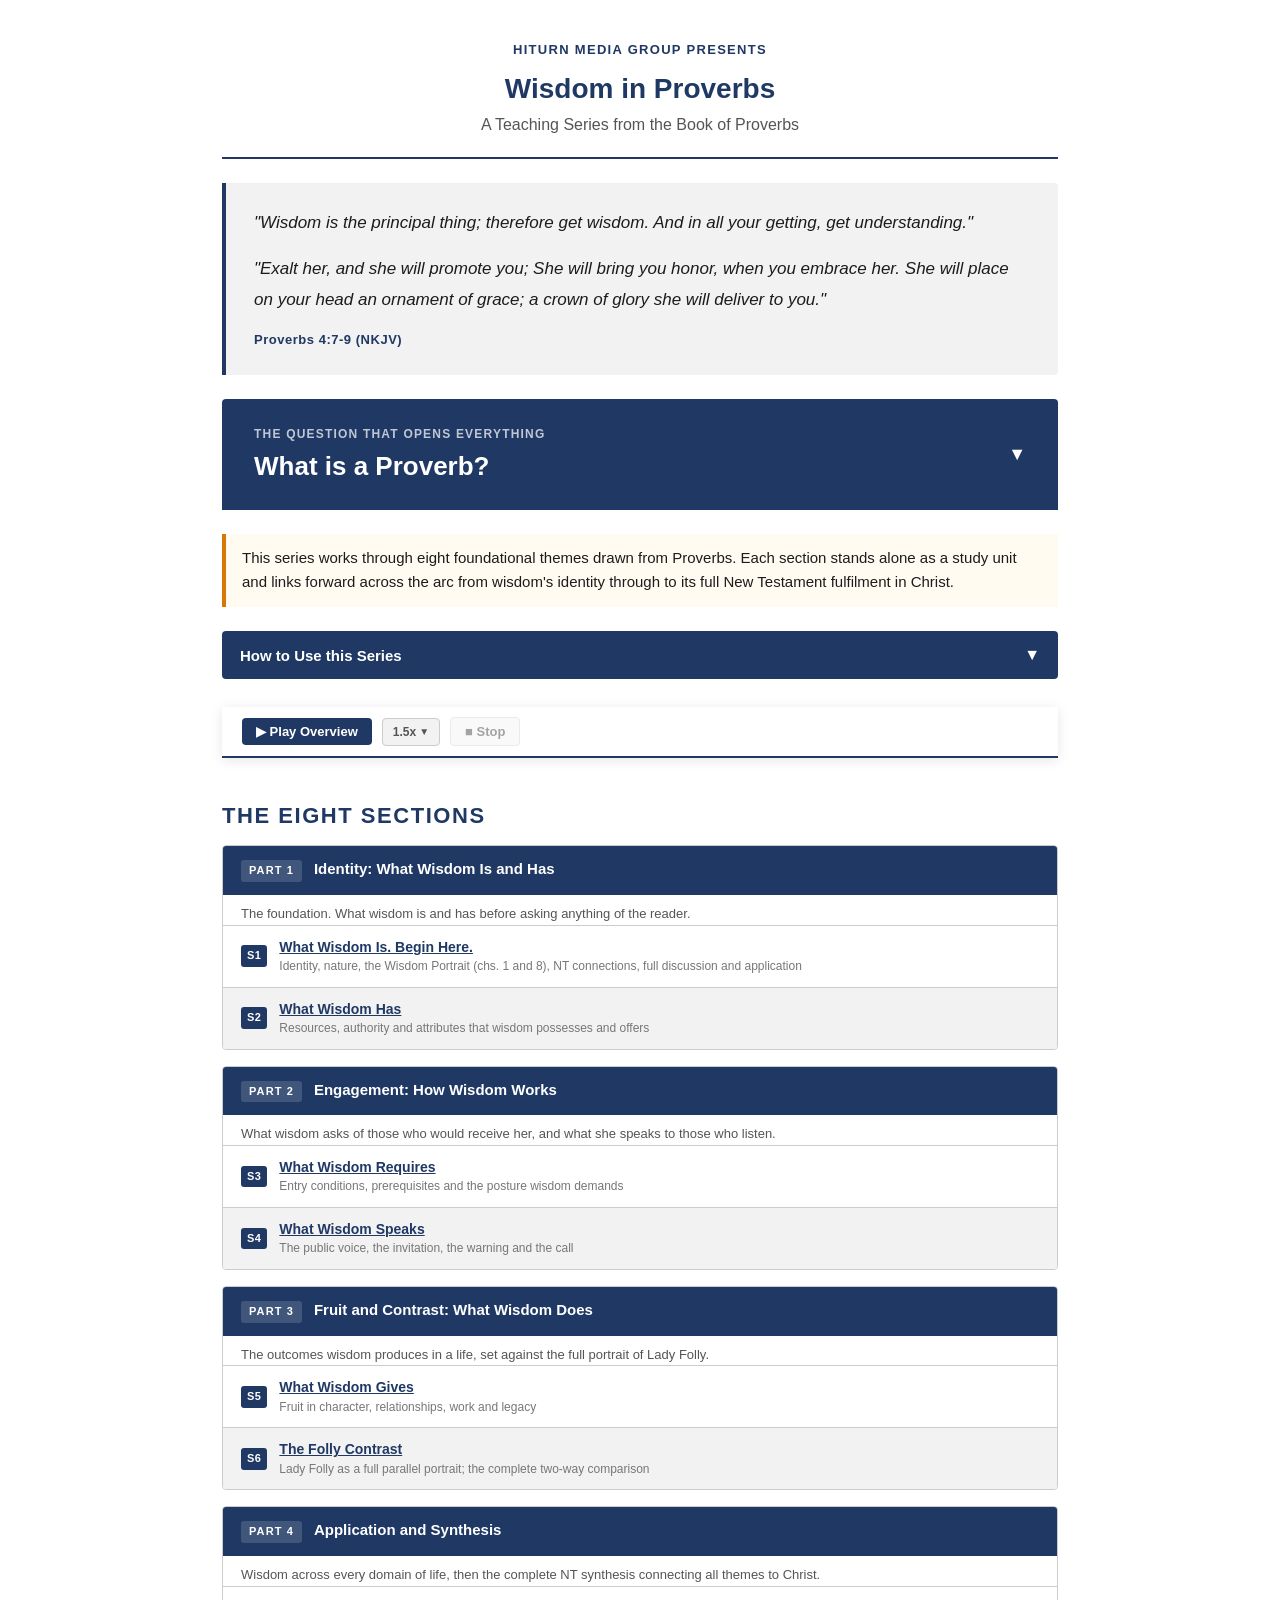
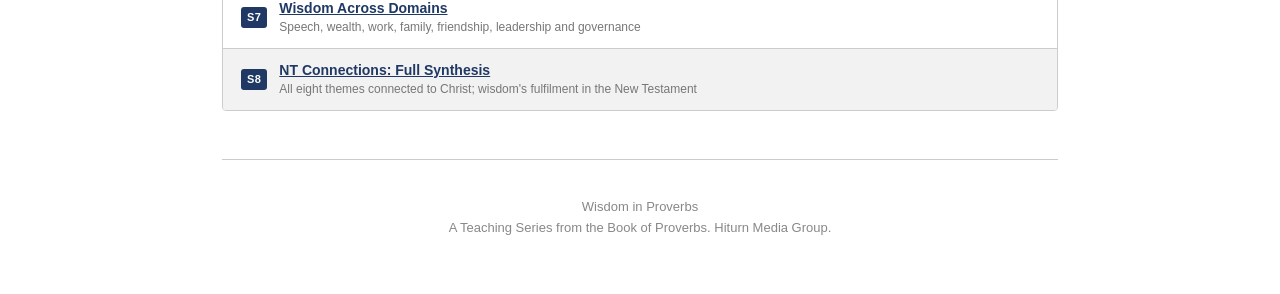
==== commit 6e5292cc: "Port BTF/BPM audio engine to wisdomproverbs with full QA parity. Shared wp-site.js delivers sentence" ====
--- a/index.html
+++ b/index.html
@@ -4,9 +4,7 @@
 <meta charset="UTF-8">
 <meta name="viewport" content="width=device-width, initial-scale=1.0">
 <link rel="icon" type="image/svg+xml" href="favicon.svg">
-<link rel="preconnect" href="https://fonts.googleapis.com">
-<link rel="preconnect" href="https://fonts.gstatic.com" crossorigin>
-<link href="https://fonts.googleapis.com/css2?family=Inter:ital,wght@0,400;0,500;1,400&display=swap" rel="stylesheet">
+<link rel="stylesheet" href="wp-site.css">
 <title>Wisdom in Proverbs — A Teaching Series</title>
 <style>
   *, *::before, *::after { box-sizing: border-box; }
@@ -39,34 +37,28 @@
 
   /* Key verse block */
   .key-verse {
-    padding: 32px;
-    margin: 24px 0 24px;
-    background: #1F3864;
-    border: none;
-    border-radius: 6px;
-    box-shadow: 0 4px 12px rgba(0, 0, 0, 0.1);
-  }
+    padding: 20px 20px 20px 24px;
+    margin: 24px 0 0;
+    background: #f2f2f2;
+    border-left: 4px solid #1F3864;
+    border-radius: 0 4px 4px 0;
+  }
+  @media (min-width: 640px) { .key-verse { padding: 24px 28px; } }
   .kv-text {
-    font-family: "Helvetica Neue", Inter, sans-serif;
-    font-size: 19px;
-    line-height: 1.6;
-    font-style: normal;
-    color: #ffffff;
+    font-size: 15px;
+    line-height: 1.85;
+    font-style: italic;
+    color: #1c1c1e;
+    margin: 0 0 14px;
+    text-align: left;
+  }
+  @media (min-width: 640px) { .kv-text { font-size: 17px; } }
+  .kv-ref {
+    font-size: 13px;
+    font-weight: 700;
+    color: #1F3864;
+    letter-spacing: 0.04em;
     margin: 0;
-    text-align: left;
-  }
-  .kv-text + .kv-text {
-    margin-top: 20px;
-  }
-  .kv-ref {
-    font-family: "Helvetica Neue", Inter, sans-serif;
-    font-size: 14px;
-    font-weight: 400;
-    font-style: italic;
-    color: #d4af37;
-    letter-spacing: 0.5px;
-    text-align: right;
-    margin: 20px 0 0;
   }
 
   /* Proverb feature block */
@@ -214,19 +206,10 @@
   }
     #pf-toggle[aria-expanded="true"] #pf-chevron { transform: rotate(180deg); }
 
-    /* -- AUDIO PANEL -- */
-  .audio-panel { background: #ffffff; border-bottom: 2px solid #1F3864; padding: 10px 14px; margin: 0 0 18px; box-shadow: 0 2px 8px rgba(0,0,0,0.08); border-radius: 4px; }
-  .audio-inner { display: flex; align-items: center; }
-  .audio-btn { display: inline-flex; align-items: center; gap: 6px; font-family: Arial, Helvetica, sans-serif; font-size: 13px; font-weight: 700; padding: 7px 14px; border-radius: 4px; border: none; cursor: pointer; transition: background 0.15s; }
-  .audio-btn:focus { outline: 2px solid #d97706; outline-offset: 2px; }
-
-
-
-  @media print { .audio-panel { display: none; } }
+
 </style>
-<link rel="stylesheet" href="wip-page-audio.css">
 </head>
-<body>
+<body data-wp-page="index">
 
 <!-- TITLE BLOCK -->
 <div class="title-block">
@@ -237,11 +220,11 @@
 <hr class="title-rule">
 
 <!-- KEY VERSE BLOCK -->
-<blockquote class="key-verse" cite="Proverbs 4:7-9">
+<div class="key-verse">
   <p class="kv-text">"Wisdom is the principal thing; therefore get wisdom. And in all your getting, get understanding."</p>
   <p class="kv-text">"Exalt her, and she will promote you; She will bring you honor, when you embrace her. She will place on your head an ornament of grace; a crown of glory she will deliver to you."</p>
-  <footer class="kv-ref">Proverbs 4:7-9 (NKJV)</footer>
-</blockquote>
+  <p class="kv-ref">Proverbs 4:7-9 (NKJV)</p>
+</div>
 
 <!-- WHAT IS A PROVERB -->
 <div class="proverb-feature" style="margin-top:24px;">
@@ -323,30 +306,23 @@
 
 </div>
 
+<script type="application/json" id="wp-index-meta">{"intro":"Welcome to Wisdom in Proverbs, a teaching series from the Book of Proverbs, produced by Hiturn Media Group. This series works through eight foundational themes drawn from Proverbs. Each section stands alone as a study unit and links forward across the arc from wisdom's identity through to its full New Testament fulfilment in Christ."}</script>
 <!-- AUDIO PANEL -->
-<div class="audio-panel" role="region" aria-label="Audio controls" style="margin-top:28px;">
-  <audio id="wip-media-anchor" playsinline loop preload="none" hidden aria-hidden="true"></audio>
-  <div class="audio-inner audio-row">
-    <button class="audio-btn btn-play-main" id="btn-play-main" type="button" aria-label="Play Overview">
-      <svg width="10" height="12" viewBox="0 0 12 12" fill="currentColor" aria-hidden="true"><polygon points="2,1 11,6 2,11"/></svg>
-      Play Overview
-    </button>
-    <div class="audio-speed-dropdown" id="audio-speed-dropdown">
-      <button type="button" class="audio-speed-drop-btn" id="audio-speed-drop-btn" aria-haspopup="listbox" aria-expanded="false" aria-label="Playback speed">
-        <span class="audio-speed-face" id="audio-speed-face">1.0x</span><span class="audio-speed-caret" aria-hidden="true">&#9660;</span>
-      </button>
-      <ul class="audio-speed-menu" id="audio-speed-menu" role="listbox" tabindex="-1" hidden>
-        <li role="option" data-rate="1" aria-selected="true">1.0x</li>
-        <li role="option" data-rate="1.25">1.25x</li>
-        <li role="option" data-rate="1.5">1.5x</li>
-        <li role="option" data-rate="1.75">1.75x</li>
-        <li role="option" data-rate="2">2.0x</li>
+<div class="wp-audio-panel" role="region" aria-label="Audio controls" style="margin-top:28px;">
+  <div class="wp-audio-inner">
+    <button class="wp-audio-btn wp-btn-play-main" id="wp-btn-play-main" type="button" aria-label="Play overview">&#9654; Play Overview</button>
+    <div class="wp-speed-dropdown">
+      <button class="wp-speed-toggle" type="button" id="wp-speed-toggle" aria-expanded="false" aria-haspopup="listbox" aria-controls="wp-speed-menu" aria-label="Playback speed"><span class="wp-speed-value">1.5x</span><span class="wp-speed-chevron" aria-hidden="true">&#9660;</span></button>
+      <ul class="wp-speed-menu" id="wp-speed-menu" role="listbox" hidden>
+        <li role="presentation"><button type="button" class="wp-speed-option" role="option" data-rate="1" aria-selected="false">1.0x</button></li>
+        <li role="presentation"><button type="button" class="wp-speed-option" role="option" data-rate="1.25" aria-selected="false">1.25x</button></li>
+        <li role="presentation"><button type="button" class="wp-speed-option active" role="option" data-rate="1.5" aria-selected="true">1.5x</button></li>
+        <li role="presentation"><button type="button" class="wp-speed-option" role="option" data-rate="1.75" aria-selected="false">1.75x</button></li>
+        <li role="presentation"><button type="button" class="wp-speed-option" role="option" data-rate="2" aria-selected="false">2.0x</button></li>
       </ul>
     </div>
-    <button class="audio-btn btn-stop" id="btn-stop-main" type="button" aria-label="Stop playback" disabled>
-      <svg width="10" height="10" viewBox="0 0 10 10" fill="currentColor" aria-hidden="true"><rect width="10" height="10" rx="1"/></svg>
-      Stop
-    </button>
+    <button class="wp-audio-btn wp-btn-stop" id="wp-btn-stop" type="button" aria-label="Stop playback" disabled>&#9632; Stop</button>
+    <span class="wp-audio-progress" id="wp-audio-progress" aria-live="polite"></span>
   </div>
 </div>
 
@@ -458,40 +434,6 @@
   <p>Wisdom in Proverbs<br>A Teaching Series from the Book of Proverbs. Hiturn Media Group.</p>
 </div>
 
-<script>
-  document.addEventListener('DOMContentLoaded', function () {
-    var btn  = document.getElementById('about-btn');
-    var body = document.getElementById('about-body');
-    btn.addEventListener('click', function () {
-      var expanded = btn.getAttribute('aria-expanded') === 'true';
-      btn.setAttribute('aria-expanded', String(!expanded));
-      body.classList.toggle('open', !expanded);
-    });
-    var collapseBtn = document.getElementById('about-collapse-btn');
-    if (collapseBtn) {
-      collapseBtn.addEventListener('click', function () {
-        body.classList.remove('open');
-        btn.setAttribute('aria-expanded', 'false');
-        setTimeout(function () { btn.scrollIntoView({ behavior: 'smooth', block: 'start' }); }, 50);
-      });
-    }
-    /* What is a Proverb? toggle */
-    var pfToggle=document.getElementById('pf-toggle');
-    var pfBody=document.getElementById('pf-body');
-    var pfChevron=document.getElementById('pf-chevron');
-    if(pfToggle&&pfBody){
-      pfToggle.addEventListener('click',function(){
-        var open=pfBody.style.display!=='none';
-        pfBody.style.display=open?'none':'block';
-        pfToggle.setAttribute('aria-expanded',String(!open));
-      });
-    }
-  });
-
-</script>
-<script src="wip-audio-speed.js"></script>
-<script src="wip-tts.js"></script>
-<script src="wip-media-session.js"></script>
-<script src="wip-page-audio.js"></script>
-</body>
-</html>+<script src="wp-site.js"></script>
+<script src="wp-lesson-page.js"></script>
+</body>    
--- a/wp-site.css
+++ b/wp-site.css
@@ -0,0 +1,588 @@
+/* BPM shared navigation + audio (matches epaprep.pages.dev) */
+
+.wp-audio-panel {
+  background: #ffffff;
+  border-bottom: 2px solid #1F3864;
+  padding: 8px 12px;
+  position: sticky;
+  top: 0;
+  z-index: 950;
+  box-shadow: 0 2px 12px rgba(0, 0, 0, 0.10);
+  margin: 0 0 20px;
+  overflow: visible;
+}
+
+.wp-audio-inner {
+  max-width: 900px;
+  margin: 0 auto;
+  display: flex;
+  flex-wrap: wrap;
+  align-items: center;
+  gap: 6px;
+  overflow: visible;
+}
+
+.wp-audio-btn {
+  display: inline-flex;
+  align-items: center;
+  gap: 4px;
+  font-family: Arial, Helvetica, sans-serif;
+  font-size: 12px;
+  font-weight: 700;
+  padding: 8px 10px;
+  border-radius: 4px;
+  border: none;
+  cursor: pointer;
+  white-space: nowrap;
+  flex-shrink: 0;
+  min-height: 36px;
+}
+
+.wp-audio-btn:focus {
+  outline: 2px solid #d97706;
+  outline-offset: 2px;
+}
+
+.wp-btn-play-main {
+  background: #1F3864;
+  color: #ffffff;
+  flex-shrink: 1;
+  min-width: 0;
+}
+
+.wp-btn-play-main:hover {
+  background: #2c54a0;
+}
+
+.wp-btn-stop {
+  background: #f2f2f2;
+  color: #1c1c1e;
+  border: 1px solid #cccccc;
+}
+
+.wp-btn-stop:hover:not(:disabled) {
+  background: #e0e0e0;
+}
+
+.wp-btn-stop:disabled {
+  opacity: 0.4;
+  cursor: default;
+}
+
+.wp-speed-dropdown {
+  position: relative;
+  flex-shrink: 0;
+}
+
+.wp-speed-toggle {
+  display: inline-flex;
+  align-items: center;
+  gap: 3px;
+  font-family: Arial, Helvetica, sans-serif;
+  font-size: 12px;
+  font-weight: 700;
+  padding: 8px 8px;
+  border: 1px solid #cccccc;
+  background: #f2f2f2;
+  color: #555;
+  cursor: pointer;
+  border-radius: 4px;
+  white-space: nowrap;
+  min-height: 36px;
+}
+
+.wp-speed-toggle:hover {
+  background: #e8e8e8;
+}
+
+.wp-speed-toggle:focus {
+  outline: 2px solid #d97706;
+  outline-offset: 1px;
+}
+
+.wp-speed-toggle[aria-expanded="true"] .wp-speed-chevron {
+  transform: rotate(180deg);
+}
+
+.wp-speed-chevron {
+  font-size: 10px;
+  line-height: 1;
+  transition: transform 0.2s ease;
+}
+
+.wp-speed-menu {
+  position: absolute;
+  top: calc(100% + 4px);
+  left: 0;
+  margin: 0;
+  padding: 4px 0;
+  list-style: none;
+  background: #ffffff;
+  border: 1px solid #cccccc;
+  border-radius: 4px;
+  box-shadow: 0 4px 12px rgba(0, 0, 0, 0.12);
+  min-width: 100%;
+  z-index: 1001;
+}
+
+.wp-speed-menu[hidden] {
+  display: none;
+}
+
+.wp-speed-option {
+  display: block;
+  width: 100%;
+  text-align: left;
+  font-family: Arial, Helvetica, sans-serif;
+  font-size: 12px;
+  font-weight: 700;
+  padding: 8px 14px;
+  border: none;
+  background: transparent;
+  color: #1c1c1e;
+  cursor: pointer;
+}
+
+.wp-speed-option:hover,
+.wp-speed-option:focus {
+  background: #f2f2f2;
+  outline: none;
+}
+
+.wp-speed-option.active,
+.wp-speed-option[aria-selected="true"] {
+  background: #1F3864;
+  color: #ffffff;
+}
+
+.wp-speed-option.active:hover,
+.wp-speed-option.active:focus,
+.wp-speed-option[aria-selected="true"]:hover,
+.wp-speed-option[aria-selected="true"]:focus {
+  background: #2c54a0;
+}
+
+@media (max-width: 480px) {
+  .wp-speed-menu {
+    left: auto;
+    right: 0;
+    min-width: 7.5rem;
+  }
+}
+
+.wp-audio-progress {
+  font-size: 11px;
+  color: #888;
+  margin-left: auto;
+  white-space: nowrap;
+  overflow: hidden;
+  text-overflow: ellipsis;
+  min-width: 0;
+  flex: 0 1 auto;
+}
+
+.wp-audio-progress:empty {
+  display: none;
+}
+
+@media (min-width: 480px) {
+  .wp-audio-panel {
+    padding: 10px 20px;
+  }
+
+  .wp-audio-inner {
+    gap: 10px;
+  }
+
+  .wp-audio-btn {
+    font-size: 13px;
+    padding: 6px 14px;
+    gap: 6px;
+    min-height: 0;
+  }
+
+  .wp-speed-toggle {
+    padding: 6px 10px;
+    min-height: 0;
+  }
+
+  .wp-audio-progress {
+    font-size: 12px;
+  }
+}
+
+.wp-play-section-btn {
+  display: inline-flex;
+  align-items: center;
+  gap: 4px;
+  font-family: Arial, Helvetica, sans-serif;
+  font-size: 11px;
+  font-weight: 700;
+  padding: 4px 10px;
+  background: rgba(255, 255, 255, 0.15);
+  color: #ffffff;
+  border: 1px solid rgba(255, 255, 255, 0.3);
+  border-radius: 3px;
+  cursor: pointer;
+  flex-shrink: 0;
+}
+
+.wp-play-section-btn:hover {
+  background: rgba(255, 255, 255, 0.25);
+}
+
+.wp-play-section-btn:focus {
+  outline: 2px solid #d97706;
+  outline-offset: 2px;
+}
+
+.wp-play-section-btn.wp-btn-active {
+  background: #d97706;
+  border-color: #d97706;
+}
+
+.wp-play-section-btn.wp-on-light {
+  background: #1F3864;
+  color: #ffffff;
+  border-color: #1F3864;
+}
+
+.wp-play-section-btn.wp-on-light:hover {
+  background: #2c54a0;
+  border-color: #2c54a0;
+}
+
+.wp-play-bar {
+  margin: 0 0 14px;
+}
+
+.acc-body:not(.open) > .wp-play-bar:first-child,
+.how-to-body:not(.open) > .wp-play-bar:first-child {
+  display: none;
+}
+
+.wp-play-in-part {
+  padding: 10px 16px;
+  background: #f2f2f2;
+  border-left: 1px solid #cccccc;
+  border-right: 1px solid #cccccc;
+}
+
+.wp-minimise-btn {
+  display: flex;
+  align-items: center;
+  justify-content: center;
+  gap: 6px;
+  margin: 24px auto 8px;
+  background: none;
+  border: 1px solid #cccccc;
+  color: #777;
+  font-family: Arial, Helvetica, sans-serif;
+  font-size: 12px;
+  font-weight: 700;
+  letter-spacing: 0.06em;
+  text-transform: uppercase;
+  padding: 8px 20px;
+  border-radius: 20px;
+  cursor: pointer;
+  transition: background 0.15s, border-color 0.15s, color 0.15s;
+}
+
+.wp-minimise-btn:hover {
+  background: #f2f2f2;
+  border-color: #1F3864;
+  color: #1F3864;
+}
+
+.wp-minimise-btn:focus {
+  outline: 2px solid #d97706;
+  outline-offset: 2px;
+}
+
+.wp-section-controls {
+  display: flex;
+  justify-content: center;
+  gap: 10px;
+  margin: 20px 0 40px;
+}
+
+.wp-section-ctrl-btn {
+  display: inline-flex;
+  align-items: center;
+  gap: 6px;
+  background: none;
+  border: 1px solid #cccccc;
+  color: #777;
+  font-family: Arial, Helvetica, sans-serif;
+  font-size: 11px;
+  font-weight: 700;
+  letter-spacing: 0.07em;
+  text-transform: uppercase;
+  padding: 7px 16px;
+  border-radius: 20px;
+  cursor: pointer;
+  transition: background 0.15s, border-color 0.15s, color 0.15s;
+}
+
+.wp-section-ctrl-btn:hover {
+  background: #f2f2f2;
+  border-color: #1F3864;
+  color: #1F3864;
+}
+
+.wp-section-ctrl-btn:focus {
+  outline: 2px solid #d97706;
+  outline-offset: 2px;
+}
+
+.acc-unit.wp-section-playing,
+.section-item.wp-section-playing,
+.part-section.wp-section-playing,
+.how-to-wrap.wp-section-playing {
+  box-shadow: 0 0 0 3px #d97706;
+  border-radius: 4px;
+}
+
+mark.wp-read-sentence {
+  background: transparent;
+  color: inherit;
+  padding: 0;
+}
+
+mark.wp-read-sentence.wp-read-active,
+.wp-reading-active {
+  background: #ffe08a;
+  box-decoration-break: clone;
+  -webkit-box-decoration-break: clone;
+  border-radius: 2px;
+  transition: background 0.15s ease;
+}
+
+.toc-menu .toc-back-top {
+  border-top: 1px solid rgba(255, 255, 255, 0.15);
+  font-weight: 700;
+}
+
+.toc-container,
+#toc-container {
+  position: fixed;
+  bottom: calc(24px + env(safe-area-inset-bottom, 0px));
+  right: calc(24px + env(safe-area-inset-right, 0px));
+  z-index: 1000;
+}
+
+body[data-wp-page="lesson"] {
+  padding-bottom: calc(88px + env(safe-area-inset-bottom, 0px));
+}
+
+.toc-btn {
+  background: #1F3864;
+  color: #ffffff;
+  border: none;
+  border-radius: 4px;
+  padding: 10px 16px;
+  font-size: 13px;
+  font-weight: 700;
+  font-family: Arial, Helvetica, sans-serif;
+  cursor: pointer;
+  display: block;
+  width: 100%;
+  text-align: left;
+}
+
+.toc-btn:hover {
+  background: #2c54a0;
+}
+
+.toc-btn:focus {
+  outline: 2px solid #2c54a0;
+  outline-offset: 2px;
+}
+
+.toc-menu {
+  display: none;
+  background: #1F3864;
+  border-radius: 4px 4px 0 0;
+  padding: 8px 0;
+  margin-bottom: 4px;
+  max-height: 60vh;
+  overflow-y: auto;
+  min-width: 220px;
+}
+
+.toc-menu.open {
+  display: block;
+}
+
+.toc-menu a {
+  display: block;
+  padding: 8px 16px;
+  color: #ffffff;
+  text-decoration: none;
+  font-size: 13px;
+}
+
+.toc-menu a:hover,
+.toc-menu a:focus {
+  background: #2c54a0;
+  outline: none;
+}
+
+/* Mobile: stack wide tables instead of horizontal scroll */
+@media (max-width: 639px) {
+  .table-wrap {
+    overflow-x: visible;
+    margin: 16px 0 24px;
+  }
+
+  .table-wrap table {
+    display: block;
+    width: 100%;
+  }
+
+  .table-wrap thead {
+    display: none;
+  }
+
+  .table-wrap tbody {
+    display: block;
+  }
+
+  .table-wrap tbody tr {
+    display: block;
+    margin-bottom: 16px;
+    border: 1px solid #cccccc;
+    border-radius: 4px;
+    overflow: hidden;
+    background: #ffffff;
+  }
+
+  .table-wrap tbody td {
+    display: block;
+    width: 100% !important;
+    border: none;
+    border-bottom: 1px solid #eeeeee;
+    box-sizing: border-box;
+  }
+
+  .table-wrap tbody td:last-child {
+    border-bottom: none;
+  }
+
+  .table-wrap tbody td::before {
+    content: attr(data-label);
+    display: block;
+    font-weight: 700;
+    font-size: 11px;
+    text-transform: uppercase;
+    letter-spacing: 0.06em;
+    color: #1F3864;
+    margin-bottom: 8px;
+  }
+
+  .table-wrap td.label-cell {
+    background: #f2f2f2;
+  }
+}
+
+/* Lesson content: progression links and callouts */
+.progression-link {
+  border-left: 4px solid #cccccc;
+  background: #f9f9f9;
+  padding: 12px 16px;
+  margin: 0 0 24px;
+  border-radius: 0 4px 4px 0;
+  font-size: 14px;
+  color: #555;
+}
+
+.progression-link strong {
+  color: #1F3864;
+}
+
+.callout {
+  padding: 14px 18px;
+  margin: 20px 0;
+  border-radius: 0 4px 4px 0;
+}
+
+.callout-label {
+  font-size: 11px;
+  font-weight: 700;
+  letter-spacing: 0.1em;
+  text-transform: uppercase;
+  margin: 0 0 8px;
+}
+
+.callout p:last-child {
+  margin-bottom: 0;
+}
+
+.callout.note {
+  border-left: 4px solid #d97706;
+  background: #fffbf0;
+}
+
+.callout.note .callout-label {
+  color: #d97706;
+}
+
+.callout.depth {
+  border-left: 4px solid #1F3864;
+  background: #eef2f8;
+}
+
+.callout.depth .callout-label {
+  color: #1F3864;
+}
+
+.callout.tip {
+  border-left: 4px solid #276221;
+  background: #f0f7f0;
+}
+
+.callout.tip .callout-label {
+  color: #276221;
+}
+
+.callout.caution {
+  border-left: 4px solid #8b0000;
+  background: #fce8e8;
+}
+
+.callout.caution .callout-label {
+  color: #8b0000;
+}
+
+.callout.confidence {
+  border-left: 4px solid #5b21b6;
+  background: #f5f3ff;
+}
+
+.callout.confidence .callout-label {
+  color: #5b21b6;
+}
+
+@media print {
+  .wp-audio-panel,
+  .wp-minimise-btn,
+  .wp-section-controls,
+  .wp-play-section-btn,
+  .wp-play-bar,
+  .toc-container,
+  #toc-container {
+    display: none !important;
+  }
+}
+
+@media (prefers-reduced-motion: reduce) {
+  .flashcard-inner,
+  .acc-chevron,
+  .wp-speed-chevron,
+  .how-to-chevron,
+  .part-chevron,
+  mark.wp-read-sentence.wp-read-active,
+  .wp-reading-active {
+    transition: none !important;
+  }
+}
